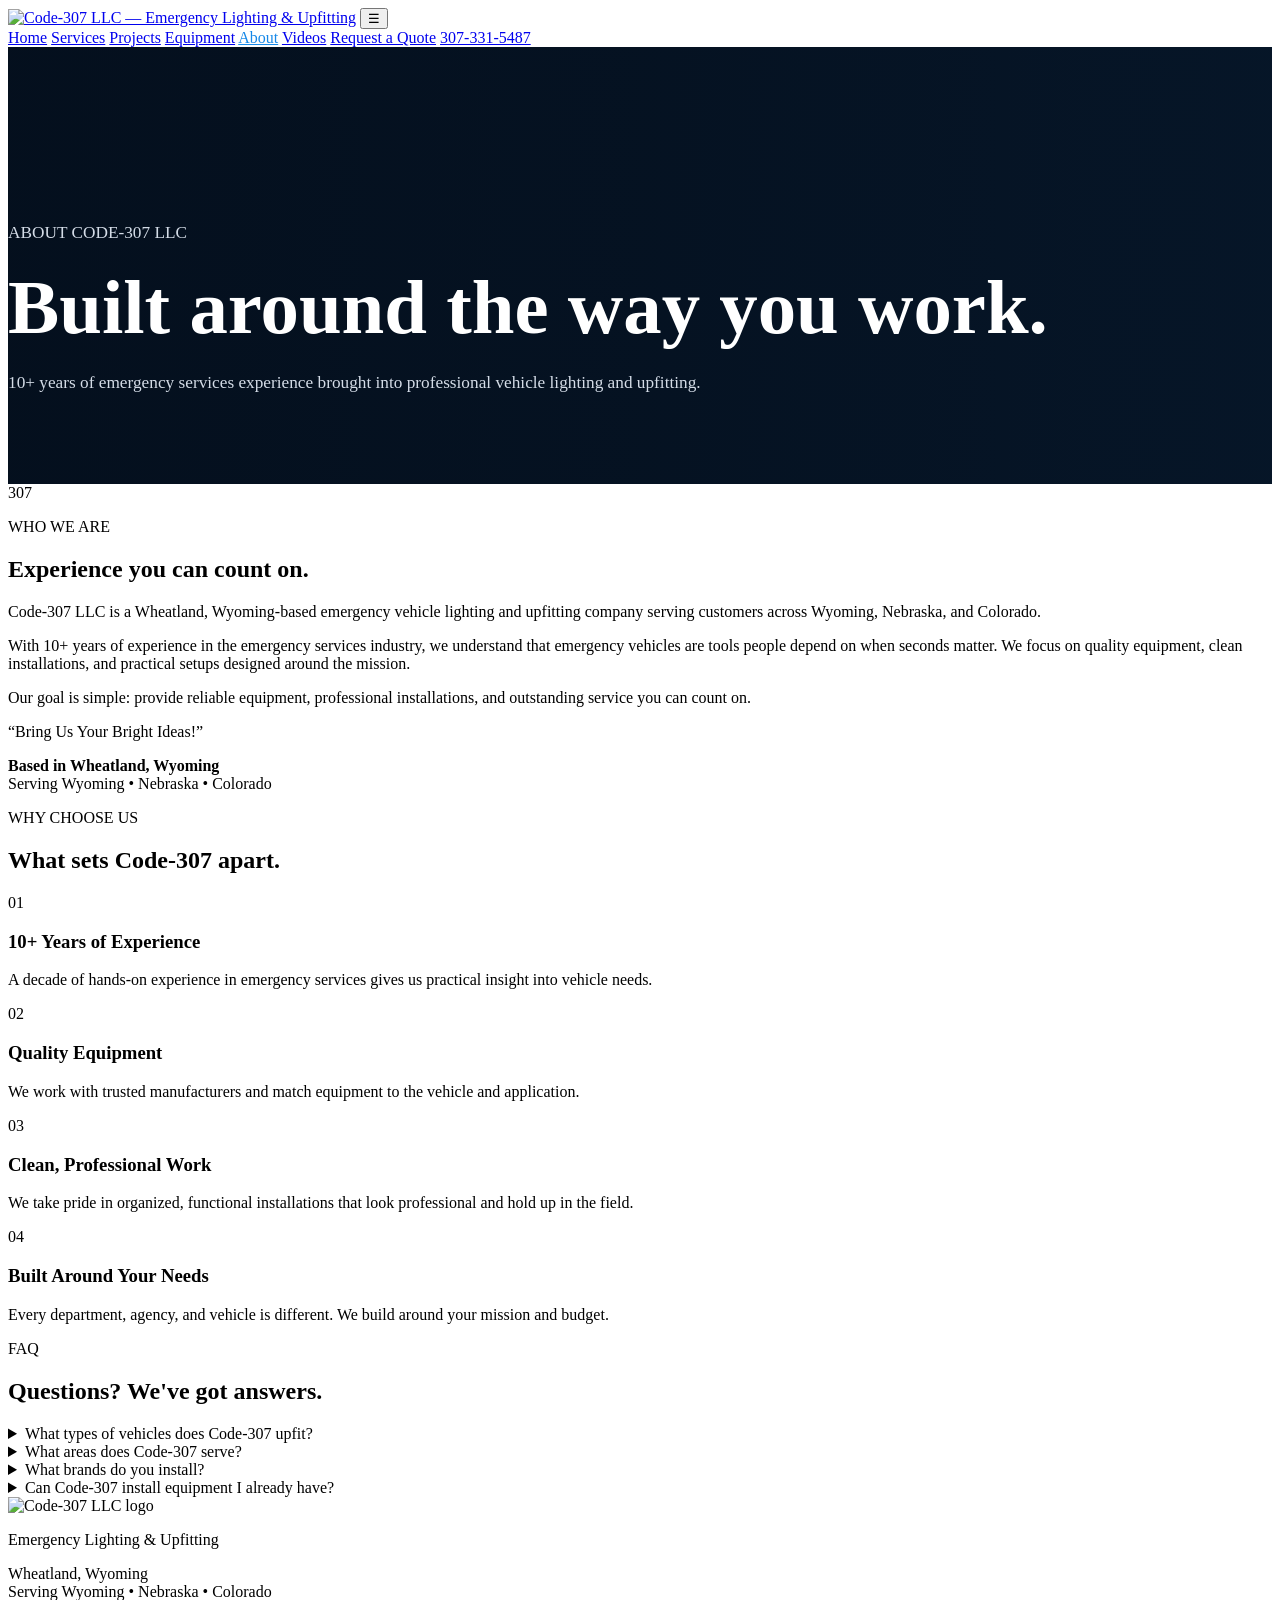
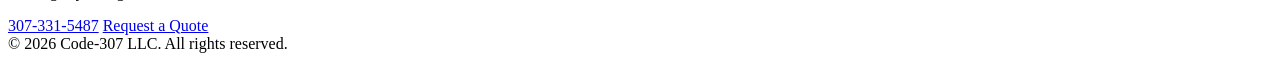
==== about.html @ f94bb743 "Add files via upload" ====
<!DOCTYPE html>
<html lang="en">
<head><meta charset="UTF-8">
<meta name="viewport" content="width=device-width, initial-scale=1.0">
<meta name="description" content="Code-307 LLC — Emergency Lighting & Upfitting. Professional vehicle lighting, work lighting, sirens, reflective graphics, consoles and push bumpers.">
<link rel="icon" type="image/png" href="code307-logo.png">
<link rel="stylesheet" href="styles.css">
<style>
.code307-hero,.hero,.hero-section,header.hero{
  background-image:url('code307-top-hero.jpg') !important;
  background-size:cover !important;
  background-position:center center !important;
  background-repeat:no-repeat !important;
}
</style><title>Code-307 LLC | About</title>
<style>
.nav a.active{color:#1688e8;}
.page-hero{padding:155px 0 70px;background:#07192d;position:relative;overflow:hidden;}
.page-hero:after{content:"";position:absolute;inset:0;background:linear-gradient(90deg,rgba(4,15,29,.96),rgba(4,15,29,.70),rgba(4,15,29,.35));pointer-events:none;}
.page-hero .container{position:relative;z-index:1;}
.page-hero h1{color:#fff;font-size:clamp(2.8rem,6vw,5rem);margin:.1em 0 .2em;}
.page-hero p{color:#d4dce7;max-width:760px;font-size:1.08rem;line-height:1.6;}
.subpage-cta{background:#07192d;color:#fff;padding:55px 0;}
.subpage-cta h2{color:#fff;margin-top:0;}
.subpage-cta p{color:#cbd5e1;}
.link-row{display:flex;gap:14px;flex-wrap:wrap;margin-top:22px;}
@media(max-width:700px){.page-hero{padding:130px 0 55px;}}
</style>
</head>
<body class="page-about">
<header class="site-header">
  <div class="container nav-wrap">
    <a class="brand" href="index.html" aria-label="Code-307 LLC home"><img src="code307-logo.png" alt="Code-307 LLC — Emergency Lighting & Upfitting"></a>
    <button class="menu-toggle" aria-label="Open menu" aria-expanded="false">☰</button>
    <nav class="nav" aria-label="Main navigation">
      <a href="index.html" class="">Home</a>
      <a href="services.html" class="">Services</a>
      <a href="projects.html" class="">Projects</a>
      <a href="equipment.html" class="">Equipment</a>
      <a href="about.html" class="active">About</a>
      <a href="videos.html" class="">Videos</a>
      <a href="quote.html" class="">Request a Quote</a>
      <a class="nav-phone" href="tel:+13073315487">307-331-5487</a></nav>
  </div>
</header>
<main id="top">

<section class="page-hero"><div class="container"><p class="section-kicker">ABOUT CODE-307 LLC</p><h1>Built around the way you work.</h1><p>10+ years of emergency services experience brought into professional vehicle lighting and upfitting.</p></div></section>
<section class="section"><div class="container about-grid"><div class="about-mark">307</div><div>
<p class="section-kicker">WHO WE ARE</p><h2>Experience you can count on.</h2>
<p>Code-307 LLC is a Wheatland, Wyoming-based emergency vehicle lighting and upfitting company serving customers across Wyoming, Nebraska, and Colorado.</p>
<p>With 10+ years of experience in the emergency services industry, we understand that emergency vehicles are tools people depend on when seconds matter. We focus on quality equipment, clean installations, and practical setups designed around the mission.</p>
<p>Our goal is simple: provide reliable equipment, professional installations, and outstanding service you can count on.</p>
<p class="tagline">“Bring Us Your Bright Ideas!”</p>
<p class="service-area"><strong>Based in Wheatland, Wyoming</strong><br>Serving Wyoming • Nebraska • Colorado</p>
</div></div></section>
<section id="why-code307" class="section section-dark"><div class="container"><div class="section-heading light"><p class="section-kicker">WHY CHOOSE US</p><h2>What sets Code-307 apart.</h2></div><div class="why-grid">
<article class="why-card"><div class="why-number">01</div><h3>10+ Years of Experience</h3><p>A decade of hands-on experience in emergency services gives us practical insight into vehicle needs.</p></article>
<article class="why-card"><div class="why-number">02</div><h3>Quality Equipment</h3><p>We work with trusted manufacturers and match equipment to the vehicle and application.</p></article>
<article class="why-card"><div class="why-number">03</div><h3>Clean, Professional Work</h3><p>We take pride in organized, functional installations that look professional and hold up in the field.</p></article>
<article class="why-card"><div class="why-number">04</div><h3>Built Around Your Needs</h3><p>Every department, agency, and vehicle is different. We build around your mission and budget.</p></article>
</div></div></section>
<section class="section faq-section"><div class="container"><div class="section-heading"><p class="section-kicker">FAQ</p><h2>Questions? We've got answers.</h2></div><div class="faq-list">
<details class="faq-item"><summary>What types of vehicles does Code-307 upfit?</summary><div class="faq-answer"><p>We work with fire and rescue vehicles, emergency command vehicles, storm-chasing vehicles, work trucks, semis, and custom applications.</p></div></details>
<details class="faq-item"><summary>What areas does Code-307 serve?</summary><div class="faq-answer"><p>We're based in Wheatland, Wyoming and serve customers throughout Wyoming, Nebraska, and Colorado.</p></div></details>
<details class="faq-item"><summary>What brands do you install?</summary><div class="faq-answer"><p>We work with Havis, STL, Whelen, SoundOff Signal, Nilight, and other equipment manufacturers depending on the customer's needs.</p></div></details>
<details class="faq-item"><summary>Can Code-307 install equipment I already have?</summary><div class="faq-answer"><p>Customer-supplied equipment may be considered depending on the equipment, vehicle, and project. Contact us with the details.</p></div></details>
</div></div></section>

</main>
<footer class="footer">
  <div class="container footer-grid">
    <div>
      <img src="code307-logo.png" alt="Code-307 LLC logo" class="footer-logo">
      <p>Emergency Lighting &amp; Upfitting</p>
      <p class="footer-area">Wheatland, Wyoming<br>Serving Wyoming • Nebraska • Colorado</p>
    </div>
    <div class="footer-contact">
      <a href="tel:+13073315487">307-331-5487</a>
      <a href="quote.html">Request a Quote</a>
    </div>
  </div>
  <div class="container copyright">© <span id="year"></span> Code-307 LLC. All rights reserved.</div>
</footer>
<script>
const toggle=document.querySelector('.menu-toggle'),nav=document.querySelector('.nav');
toggle.addEventListener('click',()=>{const open=nav.classList.toggle('open');toggle.setAttribute('aria-expanded',open);});
document.querySelectorAll('.nav a').forEach(link=>link.addEventListener('click',()=>nav.classList.remove('open')));
document.getElementById('year').textContent=new Date().getFullYear();

</script>
</body></html>
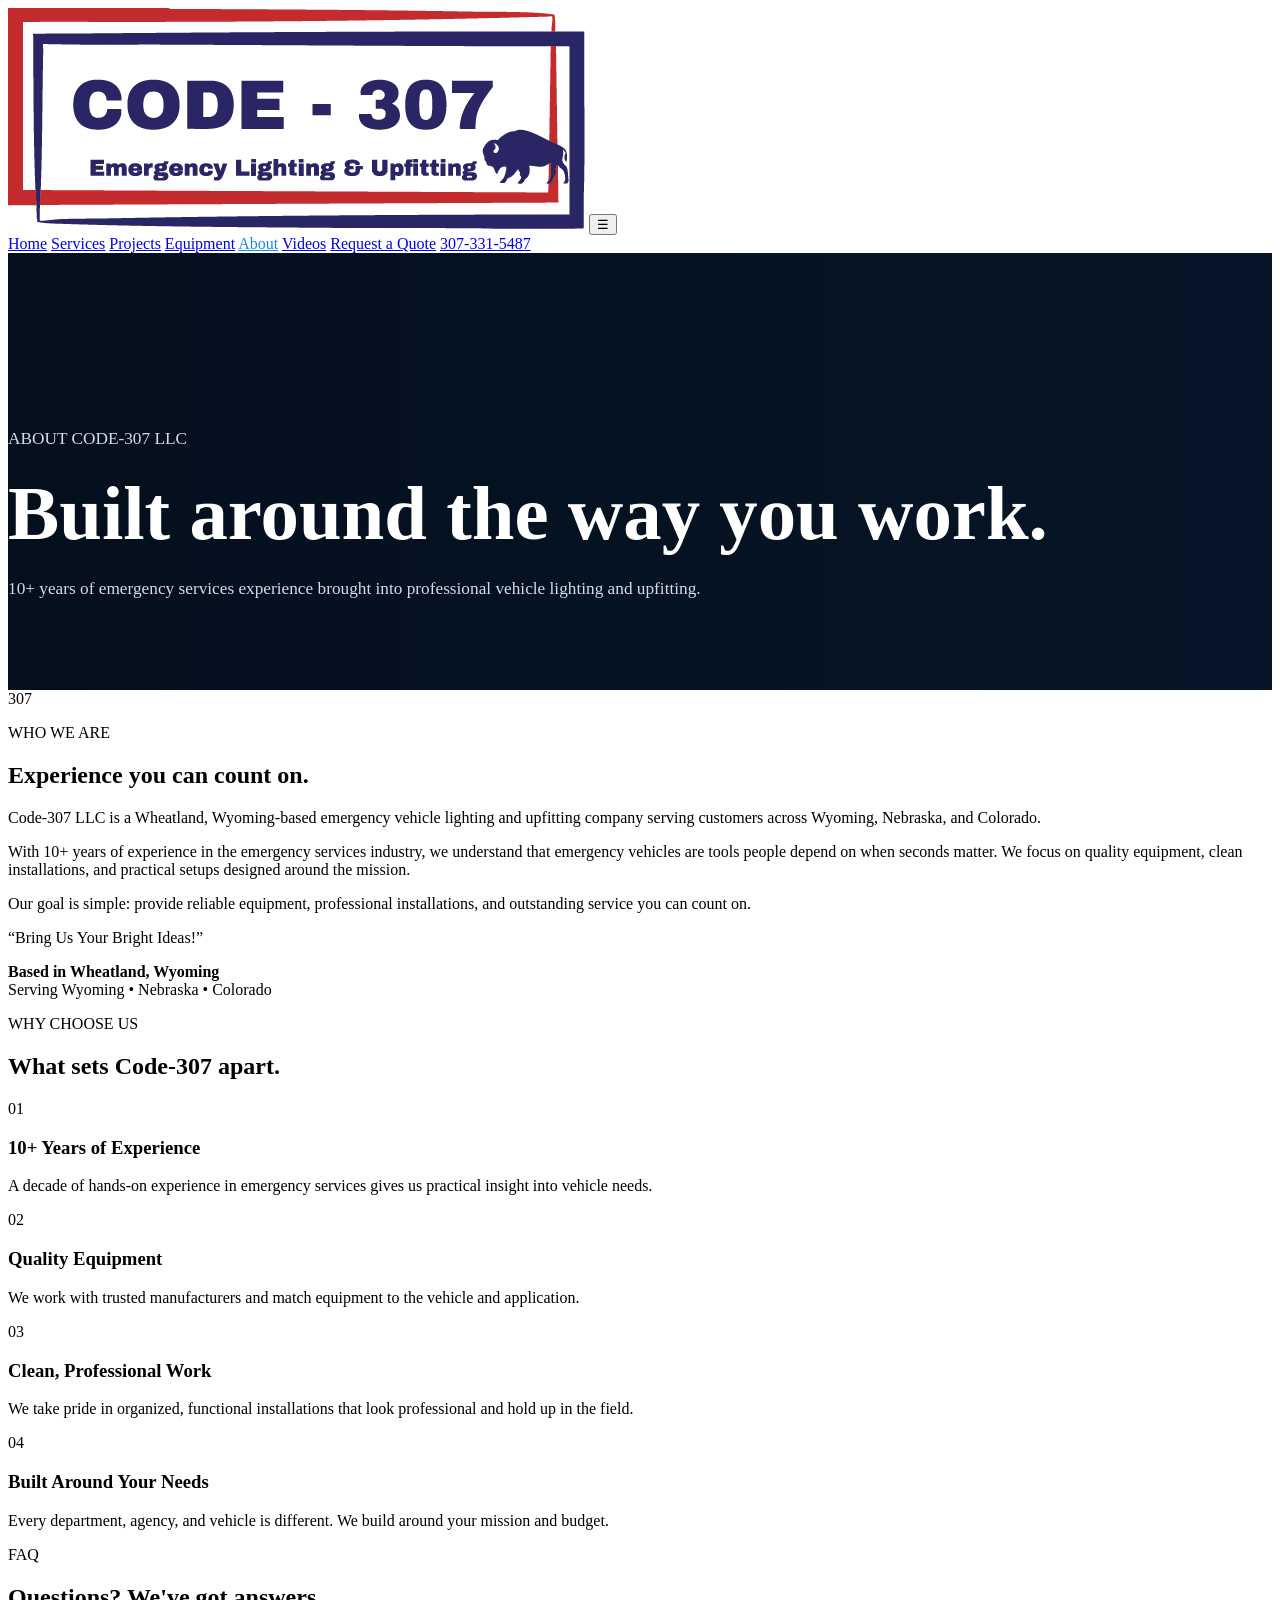
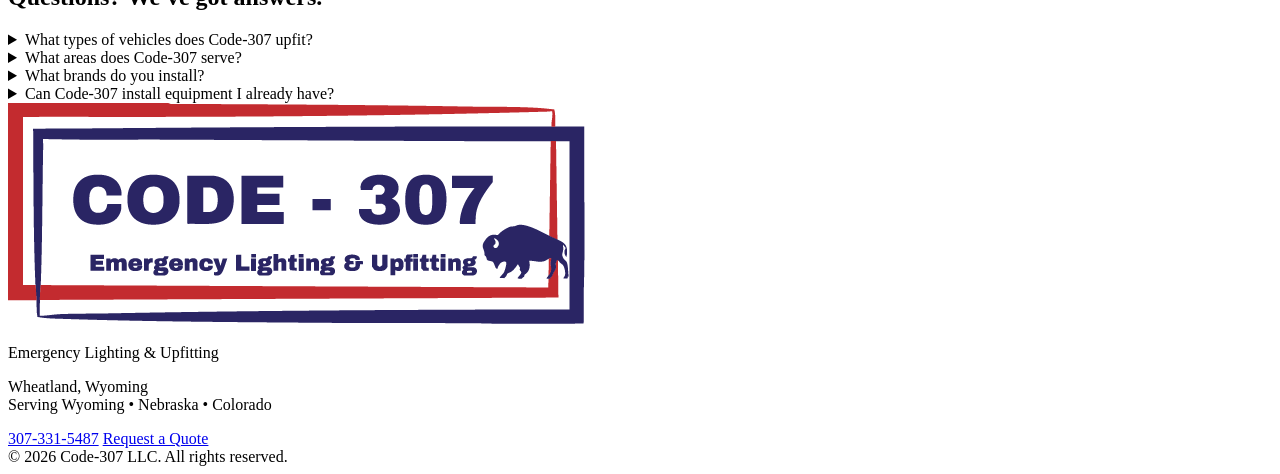
==== commit 626d9c40: "Add files via upload" ====
--- a/about.html
+++ b/about.html
@@ -27,7 +27,7 @@
 @media(max-width:700px){.page-hero{padding:130px 0 55px;}}
 </style>
 </head>
-<body class="page-about">
+<body>
 <header class="site-header">
   <div class="container nav-wrap">
     <a class="brand" href="index.html" aria-label="Code-307 LLC home"><img src="code307-logo.png" alt="Code-307 LLC — Emergency Lighting & Upfitting"></a>
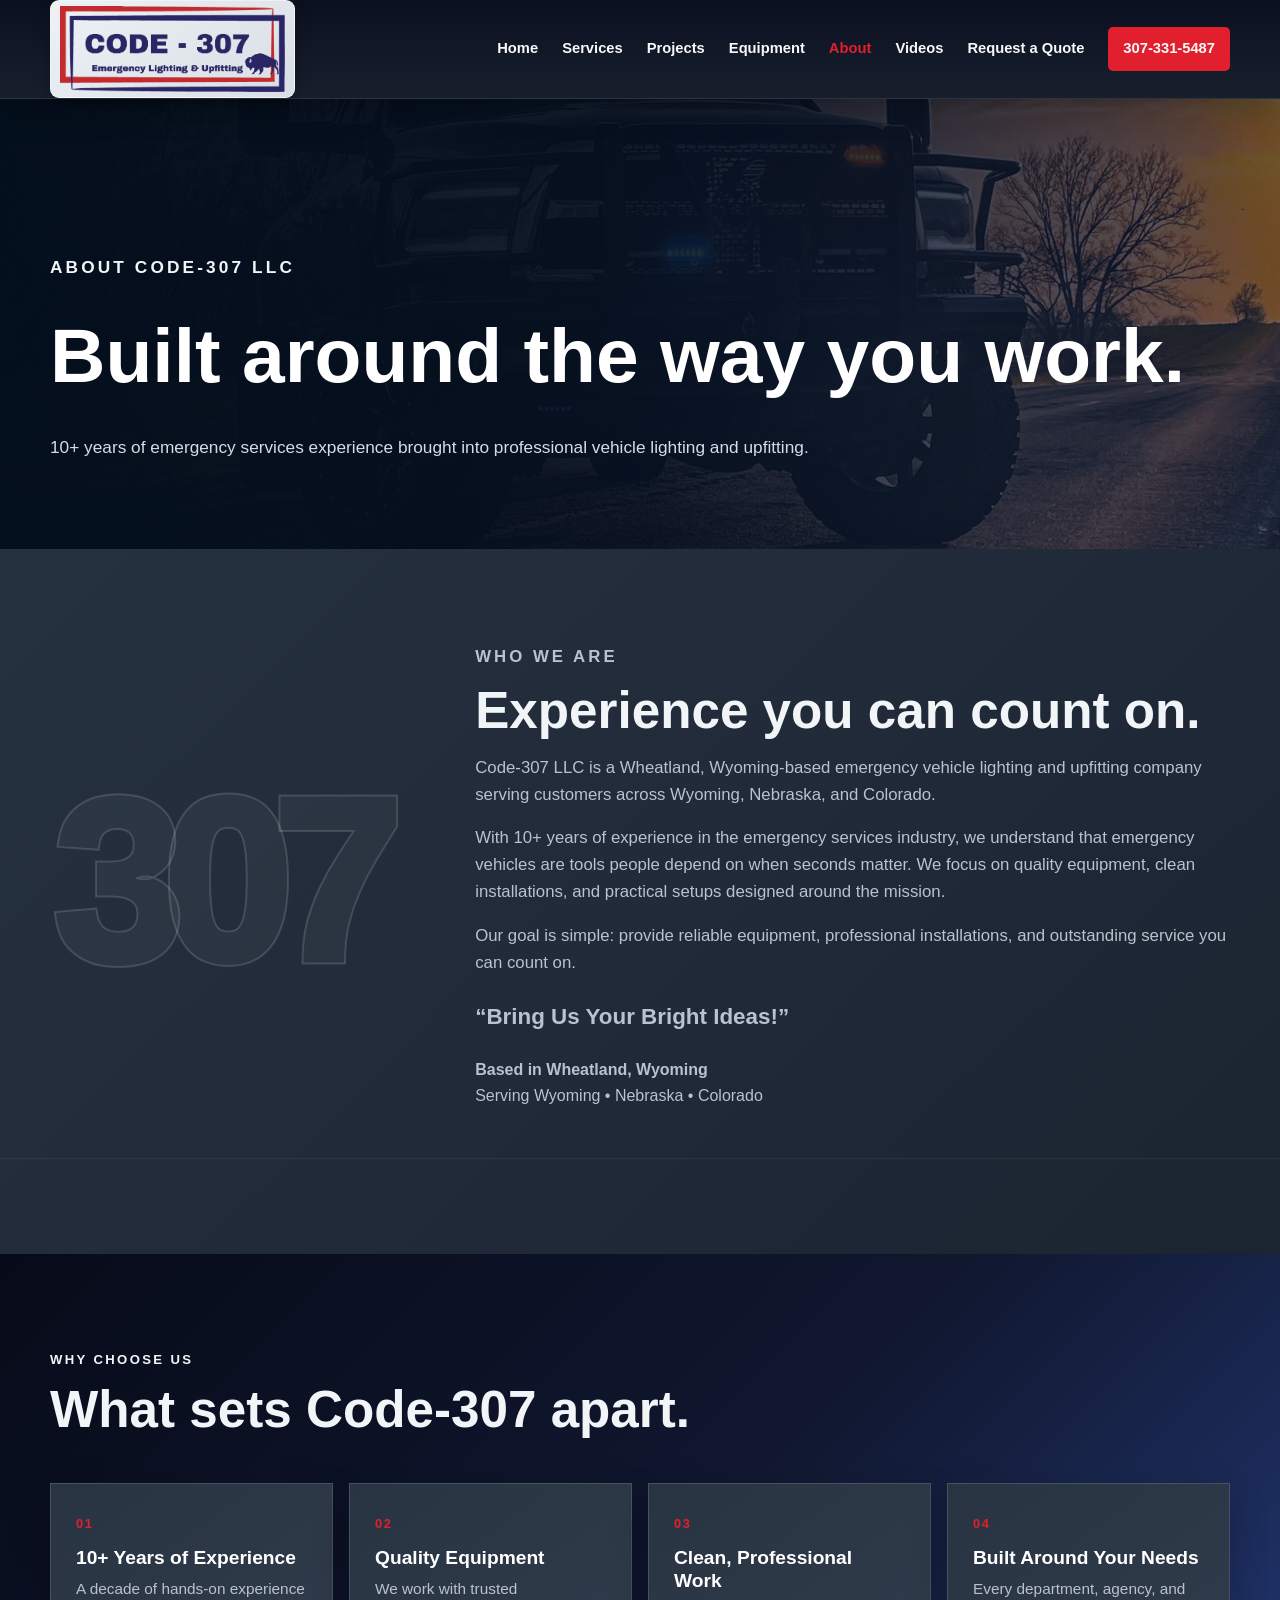
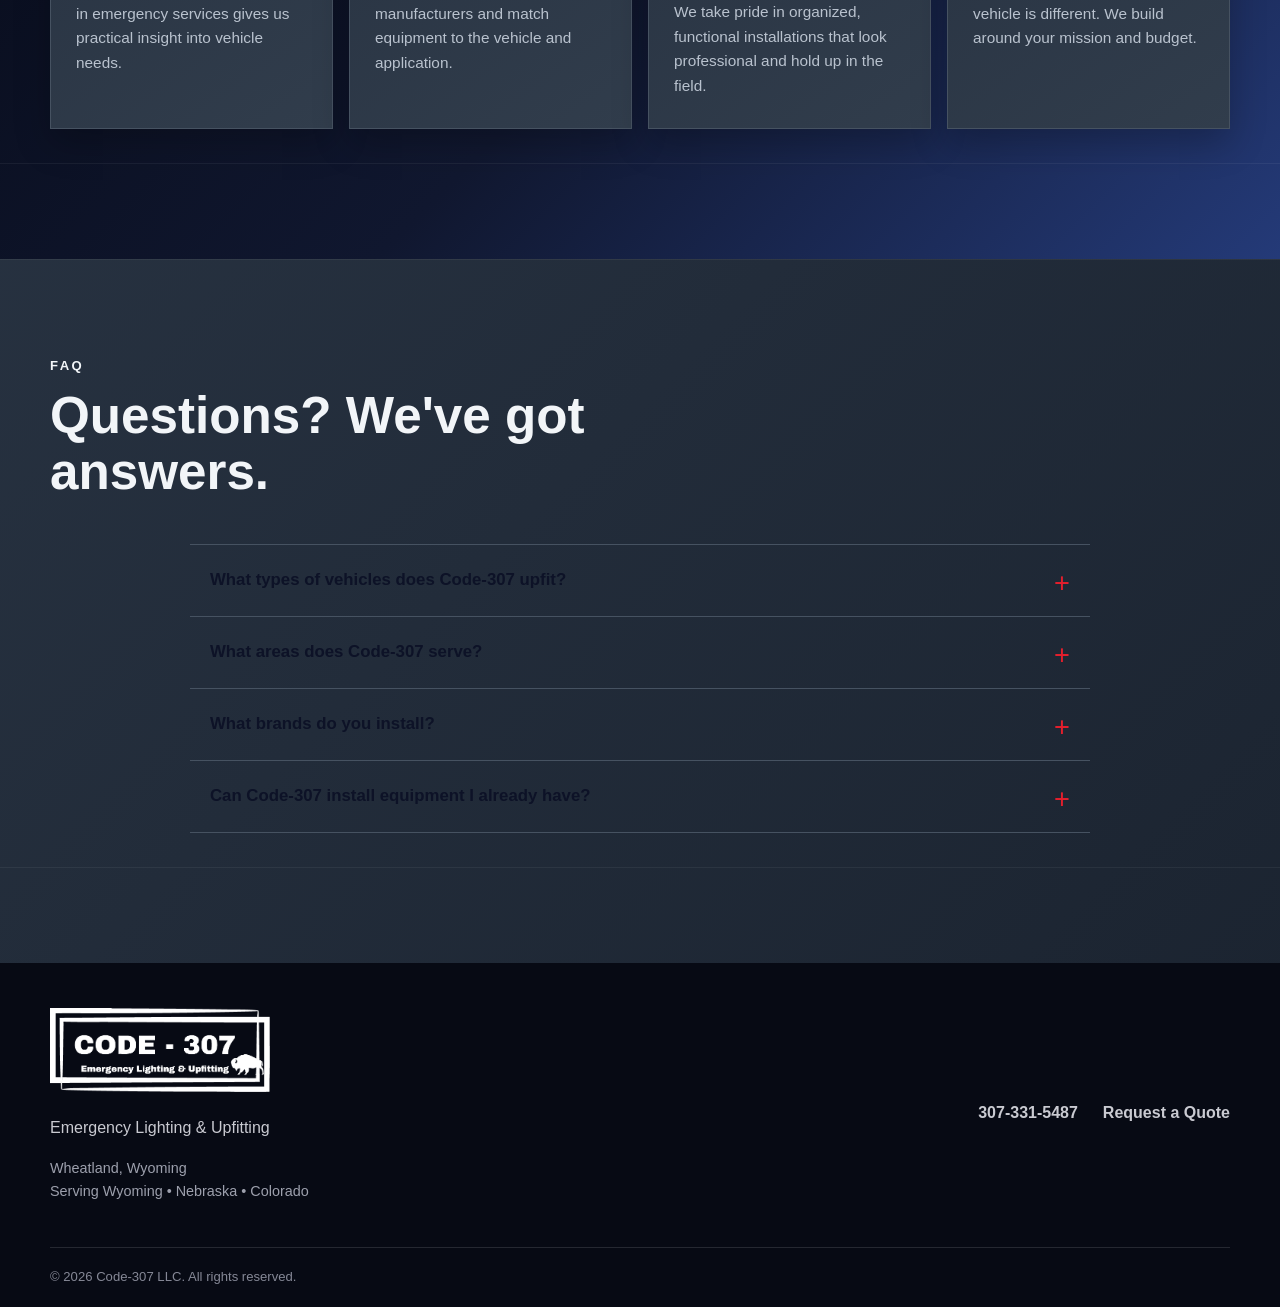
==== commit 5292176a: "Add files via upload" ====
--- a/about.html
+++ b/about.html
@@ -26,6 +26,17 @@
 .link-row{display:flex;gap:14px;flex-wrap:wrap;margin-top:22px;}
 @media(max-width:700px){.page-hero{padding:130px 0 55px;}}
 </style>
+<style>
+/* Shared Code-307 tab hero image */
+.tab-hero-image {
+  background-image:
+    linear-gradient(110deg, rgba(4,10,24,.90), rgba(16,21,47,.70), rgba(45,70,139,.32)),
+    url('code307-top-hero.jpg') !important;
+  background-size: cover !important;
+  background-position: center center !important;
+  background-repeat: no-repeat !important;
+}
+</style>
 </head>
 <body>
 <header class="site-header">
@@ -45,7 +56,7 @@
 </header>
 <main id="top">
 
-<section class="page-hero"><div class="container"><p class="section-kicker">ABOUT CODE-307 LLC</p><h1>Built around the way you work.</h1><p>10+ years of emergency services experience brought into professional vehicle lighting and upfitting.</p></div></section>
+<section class="page-hero tab-hero-image""><div class="container"><p class="section-kicker">ABOUT CODE-307 LLC</p><h1>Built around the way you work.</h1><p>10+ years of emergency services experience brought into professional vehicle lighting and upfitting.</p></div></section>
 <section class="section"><div class="container about-grid"><div class="about-mark">307</div><div>
 <p class="section-kicker">WHO WE ARE</p><h2>Experience you can count on.</h2>
 <p>Code-307 LLC is a Wheatland, Wyoming-based emergency vehicle lighting and upfitting company serving customers across Wyoming, Nebraska, and Colorado.</p>
--- a/styles.css
+++ b/styles.css
@@ -0,0 +1,559 @@
+:root {
+  --navy: #11142f;
+  --blue: #29266d;
+  --red: #c9252d;
+  --white: #ffffff;
+  --light: #f4f5f7;
+  --text: #22242a;
+  --muted: #676b75;
+  --line: #dedfe3;
+  --max: 1180px;
+}
+
+* { box-sizing: border-box; }
+html { scroll-behavior: smooth; }
+body {
+  margin: 0;
+  font-family: Arial, Helvetica, sans-serif;
+  color: var(--text);
+  background: #fff;
+  line-height: 1.6;
+}
+a { color: inherit; text-decoration: none; }
+.container { width: min(calc(100% - 40px), var(--max)); margin: 0 auto; }
+
+.site-header {
+  position: sticky;
+  top: 0;
+  z-index: 50;
+  background: rgba(255,255,255,.97);
+  border-bottom: 1px solid var(--line);
+  backdrop-filter: blur(10px);
+}
+.nav-wrap { min-height: 82px; display:flex; align-items:center; justify-content:space-between; gap:25px; }
+.brand img { width: 225px; height: auto; display:block; }
+.nav { display:flex; align-items:center; gap:24px; font-weight:700; font-size:.92rem; }
+.nav a:hover { color: var(--red); }
+.nav-phone { padding: 10px 15px; background:var(--blue); color:#fff; border-radius:5px; }
+.nav-phone:hover { color:#fff !important; background:var(--red); }
+.menu-toggle { display:none; border:0; background:none; font-size:30px; color:var(--blue); }
+
+.hero {
+  position:relative;
+  min-height: 670px;
+  display:flex;
+  align-items:center;
+  overflow:hidden;
+  background:
+    radial-gradient(circle at 82% 25%, rgba(201,37,45,.36), transparent 28%),
+    linear-gradient(115deg, #080a19 0%, #11142f 52%, #29266d 100%);
+}
+.hero-overlay { position:absolute; inset:0; pointer-events:none; }
+.hero-content { position:relative; z-index:2; color:#fff; padding:90px 0; max-width:760px; }
+.eyebrow, .section-kicker {
+  color:var(--red);
+  font-weight:900;
+  letter-spacing:.18em;
+  font-size:.82rem;
+  margin:0 0 12px;
+}
+.hero h1 { font-size:clamp(3rem,7vw,6rem); line-height:.95; margin:0 0 28px; letter-spacing:-.045em; }
+.hero h1 span { color:#fff; }
+.hero-copy { max-width:650px; font-size:1.2rem; color:#e8e9ee; }
+.hero-buttons { display:flex; flex-wrap:wrap; gap:14px; margin:32px 0 20px; }
+.btn { display:inline-flex; align-items:center; justify-content:center; min-height:50px; padding:0 23px; border-radius:4px; font-weight:900; border:2px solid transparent; cursor:pointer; }
+.btn-primary { background:var(--red); color:#fff; }
+.btn-primary:hover { background:#a91d25; }
+.btn-outline { border-color:#fff; color:#fff; }
+.btn-outline:hover { background:#fff; color:var(--navy); }
+.hero-phone { color:#fff; opacity:.9; }
+.hero-phone:hover { text-decoration:underline; }
+
+.intro { background:var(--light); border-bottom:1px solid var(--line); }
+.intro-grid { display:grid; grid-template-columns:1fr 1fr; gap:70px; padding:65px 0; align-items:center; }
+.intro h2, .section-heading h2, .about-grid h2, .quote-grid h2 { margin:0; font-size:clamp(2rem,4vw,3.3rem); line-height:1.08; color:var(--navy); }
+.intro p:last-child { color:var(--muted); font-size:1.08rem; margin:0; }
+
+.section { padding:95px 0; }
+.section-heading { max-width:760px; margin-bottom:45px; }
+.section-heading > p:last-child { color:var(--muted); font-size:1.05rem; margin-bottom:0; }
+.cards { display:grid; grid-template-columns:repeat(3,1fr); gap:18px; }
+.card { padding:32px; border:1px solid var(--line); border-top:4px solid var(--blue); background:#fff; transition:transform .2s, box-shadow .2s; }
+.card:hover { transform:translateY(-5px); box-shadow:0 12px 35px rgba(0,0,0,.08); }
+.card-icon { color:var(--red); font-weight:900; letter-spacing:.12em; font-size:.85rem; }
+.card h3 { color:var(--navy); font-size:1.35rem; margin:12px 0 8px; }
+.card p { color:var(--muted); margin:0; }
+
+.section-dark { background:var(--navy); color:#fff; }
+.section-heading.light h2 { color:#fff; }
+.section-heading.light > p:last-child { color:#c9cad1; }
+.application-grid { display:grid; grid-template-columns:repeat(3,1fr); gap:14px; }
+.application { padding:27px; border:1px solid rgba(255,255,255,.16); background:rgba(255,255,255,.04); font-size:1.15rem; font-weight:800; }
+.application::before { content:""; display:inline-block; width:9px; height:9px; margin-right:12px; background:var(--red); border-radius:50%; }
+
+.about-grid { display:grid; grid-template-columns: .8fr 1.7fr; gap:70px; align-items:center; }
+.about-grid p { color:var(--muted); font-size:1.05rem; }
+.about-mark { font-size:clamp(7rem,18vw,15rem); line-height:.8; font-weight:1000; color:var(--light); -webkit-text-stroke:2px var(--blue); letter-spacing:-.08em; }
+.tagline { color:var(--red) !important; font-size:1.4rem !important; font-weight:900; }
+
+.quote-section { background:linear-gradient(135deg,#f3f4f6,#fff); padding:95px 0; border-top:1px solid var(--line); }
+.quote-grid { display:grid; grid-template-columns:1fr 1fr; gap:70px; align-items:start; }
+.quote-grid > div:first-child p:not(.section-kicker) { color:var(--muted); max-width:500px; }
+.big-phone { display:inline-block; font-size:2rem; font-weight:900; color:var(--blue); margin-top:15px; }
+.big-phone:hover { color:var(--red); }
+.quote-form { background:#fff; padding:32px; border:1px solid var(--line); box-shadow:0 15px 45px rgba(0,0,0,.07); }
+.quote-form label { display:block; font-weight:800; color:var(--navy); margin-bottom:16px; }
+.quote-form input, .quote-form textarea {
+  display:block; width:100%; margin-top:7px; padding:13px 14px;
+  border:1px solid #cfd1d7; border-radius:3px; font:inherit; color:var(--text);
+}
+.quote-form input:focus, .quote-form textarea:focus { outline:2px solid rgba(201,37,45,.2); border-color:var(--red); }
+.btn-full { width:100%; }
+.form-note { font-size:.78rem; color:var(--muted); margin:12px 0 0; }
+
+.footer { background:#090b1c; color:#c9cad1; padding:45px 0 20px; }
+.footer-grid { display:flex; justify-content:space-between; gap:30px; align-items:center; }
+.footer-logo { width:220px; filter:brightness(0) invert(1); }
+.footer-contact { display:flex; gap:25px; font-weight:800; }
+.footer-contact a:hover { color:#fff; }
+.copyright { border-top:1px solid rgba(255,255,255,.12); margin-top:30px; padding-top:18px; font-size:.82rem; color:#858896; }
+
+@media (max-width: 900px) {
+  .nav { display:none; position:absolute; top:82px; left:0; right:0; background:#fff; padding:20px; flex-direction:column; align-items:stretch; border-bottom:1px solid var(--line); }
+  .nav.open { display:flex; }
+  .menu-toggle { display:block; }
+  .nav-phone { text-align:center; }
+  .cards { grid-template-columns:repeat(2,1fr); }
+  .application-grid { grid-template-columns:repeat(2,1fr); }
+  .intro-grid, .quote-grid { grid-template-columns:1fr; gap:35px; }
+  .about-grid { grid-template-columns:1fr; gap:25px; }
+  .about-mark { font-size:7rem; }
+}
+@media (max-width: 600px) {
+  .container { width:min(calc(100% - 28px), var(--max)); }
+  .brand img { width:190px; }
+  .hero { min-height:600px; }
+  .hero-content { padding:70px 0; }
+  .hero-copy { font-size:1rem; }
+  .section { padding:70px 0; }
+  .cards, .application-grid { grid-template-columns:1fr; }
+  .footer-grid { flex-direction:column; align-items:flex-start; }
+  .footer-contact { flex-direction:column; gap:8px; }
+}
+
+.service-area { color: var(--blue) !important; font-size: 1rem !important; margin-top: 22px; }
+.footer-area { color:#9da0ad; font-size:.9rem; margin-top:8px; }
+
+.why-section { background: var(--light); border-top: 1px solid var(--line); border-bottom: 1px solid var(--line); }
+.why-grid { display:grid; grid-template-columns:repeat(4,1fr); gap:16px; }
+.why-card { background:#fff; border:1px solid var(--line); padding:30px 25px; border-bottom:4px solid var(--red); }
+.why-number { color:var(--red); font-weight:900; letter-spacing:.12em; font-size:.8rem; }
+.why-card h3 { color:var(--navy); margin:12px 0 8px; font-size:1.2rem; line-height:1.2; }
+.why-card p { color:var(--muted); margin:0; font-size:.96rem; }
+@media (max-width: 900px) { .why-grid { grid-template-columns:repeat(2,1fr); } }
+@media (max-width: 600px) { .why-grid { grid-template-columns:1fr; } }
+
+.equipment-grid { display:grid; grid-template-columns:repeat(4,1fr); gap:16px; }
+.equipment-item { padding:28px 24px; border:1px solid var(--line); background:#fff; min-height:205px; transition:transform .2s, box-shadow .2s; }
+.equipment-item:hover { transform:translateY(-4px); box-shadow:0 10px 28px rgba(0,0,0,.07); }
+.equipment-icon { display:inline-flex; width:38px; height:38px; align-items:center; justify-content:center; background:var(--navy); color:#fff; border-radius:50%; font-weight:900; margin-bottom:10px; }
+.equipment-item h3 { color:var(--navy); margin:5px 0 7px; font-size:1.12rem; }
+.equipment-item p { color:var(--muted); margin:0; font-size:.94rem; }
+@media (max-width: 900px) { .equipment-grid { grid-template-columns:repeat(2,1fr); } }
+@media (max-width: 600px) { .equipment-grid { grid-template-columns:1fr; } }
+
+.form-title { color:var(--navy); font-size:1.55rem; font-weight:900; margin:0 0 22px; }
+.form-row { display:grid; grid-template-columns:1fr 1fr; gap:16px; }
+.quote-form select { display:block; width:100%; margin-top:7px; padding:13px 14px; border:1px solid #cfd1d7; border-radius:3px; background:#fff; font:inherit; color:var(--text); }
+.quote-form fieldset { border:1px solid var(--line); padding:18px; margin:0 0 16px; }
+.quote-form legend { padding:0 8px; font-weight:800; color:var(--navy); }
+.check-grid { display:grid; grid-template-columns:1fr 1fr; gap:10px 14px; }
+.quote-form .check { display:flex; align-items:flex-start; gap:8px; margin:0; font-weight:600; font-size:.9rem; color:var(--muted); }
+.quote-form .check input { width:auto; margin:3px 0 0; accent-color:var(--red); }
+.quote-prompt { color:var(--muted); font-size:1rem !important; margin-top:22px !important; }
+@media (max-width: 600px) { .form-row, .check-grid { grid-template-columns:1fr; gap:0; } }
+
+.hero::after {
+  content:"";
+  position:absolute;
+  right:-12vw;
+  top:10%;
+  width:55vw;
+  height:55vw;
+  max-width:760px;
+  max-height:760px;
+  border:1px solid rgba(255,255,255,.08);
+  border-radius:50%;
+  box-shadow:0 0 0 45px rgba(255,255,255,.025), 0 0 0 90px rgba(201,37,45,.025);
+  transform:rotate(-18deg);
+}
+.hero-badges { display:flex; flex-wrap:wrap; gap:9px; margin:20px 0 0; }
+.hero-badges span { border:1px solid rgba(255,255,255,.24); background:rgba(255,255,255,.06); padding:8px 11px; border-radius:999px; font-size:.78rem; font-weight:800; color:#f0f1f5; }
+.builds-section { background:#fff; }
+.build-grid { display:grid; grid-template-columns:repeat(3,1fr); gap:18px; }
+.build-placeholder { min-height:270px; padding:30px; display:flex; flex-direction:column; justify-content:flex-end; border:1px solid var(--line); background:
+  linear-gradient(135deg, rgba(17,20,47,.96), rgba(41,38,109,.86)),
+  repeating-linear-gradient(135deg, transparent 0 18px, rgba(255,255,255,.04) 18px 20px);
+  color:#fff; position:relative; overflow:hidden; }
+.build-placeholder::before { content:"CODE-307"; position:absolute; top:25px; right:-15px; font-size:4rem; font-weight:1000; letter-spacing:-.08em; color:rgba(255,255,255,.05); transform:rotate(-8deg); }
+.build-placeholder-icon { font-size:2.2rem; margin-bottom:auto; }
+.build-placeholder strong { font-size:1.35rem; }
+.build-placeholder small { color:#c9cad1; margin-top:4px; }
+@media (max-width: 900px) { .build-grid { grid-template-columns:1fr; } }
+
+.brands-section { background:var(--light); border-top:1px solid var(--line); }
+.brand-grid { display:grid; grid-template-columns:repeat(3,1fr); gap:16px; }
+.brand-card { min-height:145px; padding:28px; background:#fff; border:1px solid var(--line); border-top:4px solid var(--blue); display:flex; flex-direction:column; justify-content:center; }
+.brand-card strong { color:var(--navy); font-size:1.45rem; letter-spacing:-.02em; }
+.brand-card span { color:var(--muted); margin-top:4px; font-size:.92rem; }
+.brands-note { margin-top:22px; padding:20px 22px; background:var(--navy); color:#fff; display:flex; gap:8px; flex-wrap:wrap; }
+.brands-note strong { color:#fff; }
+.brands-note span { color:#c9cad1; }
+@media (max-width: 900px) { .brand-grid { grid-template-columns:repeat(2,1fr); } }
+@media (max-width: 600px) { .brand-grid { grid-template-columns:1fr; } }
+
+.build-card { background:#fff; border:1px solid var(--line); overflow:hidden; }
+.build-card img { width:100%; height:270px; object-fit:cover; display:block; }
+.build-card-info { padding:24px; }
+.build-card-info .section-kicker { margin-bottom:6px; }
+.build-card-info h3 { color:var(--navy); margin:0 0 7px; font-size:1.35rem; }
+.build-card-info p:last-child { color:var(--muted); margin:0; }
+.video-section { background:var(--light); border-top:1px solid var(--line); }
+.video-card { max-width:900px; margin:0 auto; background:#080a19; border:1px solid #252842; box-shadow:0 18px 50px rgba(0,0,0,.14); }
+.video-card video { width:100%; display:block; max-height:620px; background:#080a19; }
+.video-caption { padding:18px 22px; display:flex; justify-content:space-between; gap:20px; flex-wrap:wrap; color:#fff; }
+.video-caption strong { font-size:1.05rem; }
+.video-caption span { color:#c9cad1; font-size:.9rem; }
+@media (max-width:600px) { .build-card img { height:220px; } .video-caption { flex-direction:column; gap:4px; } }
+
+.faq-section { background:#fff; border-top:1px solid var(--line); }
+.faq-list { max-width:900px; margin:0 auto; border-top:1px solid var(--line); }
+.faq-item { border-bottom:1px solid var(--line); }
+.faq-item summary { list-style:none; cursor:pointer; padding:22px 50px 22px 20px; position:relative; color:var(--navy); font-weight:900; font-size:1.05rem; }
+.faq-item summary::-webkit-details-marker { display:none; }
+.faq-item summary::after { content:"+"; position:absolute; right:20px; top:16px; color:var(--red); font-size:1.7rem; font-weight:400; }
+.faq-item[open] summary::after { content:"−"; }
+.faq-item[open] summary { background:var(--light); }
+.faq-answer { padding:0 50px 20px 20px; color:var(--muted); background:var(--light); }
+.faq-answer p { margin:0; }
+.faq-cta { max-width:900px; margin:30px auto 0; padding:24px; background:var(--navy); color:#fff; display:flex; justify-content:space-between; align-items:center; gap:20px; flex-wrap:wrap; }
+.faq-cta strong, .faq-cta span { display:block; }
+.faq-cta strong { font-size:1.25rem; }
+.faq-cta span { color:#c9cad1; margin-top:3px; }
+.faq-cta-buttons { display:flex; gap:10px; flex-wrap:wrap; }
+.btn-outline-dark { border-color:#fff; color:#fff; }
+.btn-outline-dark:hover { background:#fff; color:var(--navy); }
+@media (max-width:600px) {
+  .faq-item summary { padding-left:14px; padding-right:45px; }
+  .faq-answer { padding-left:14px; padding-right:25px; }
+  .faq-cta { align-items:flex-start; }
+}
+
+.project-gallery { margin-top: 34px; }
+.gallery-heading { margin-bottom: 18px; }
+.gallery-heading h3 { margin: 0 0 6px; color: var(--navy); font-size: 1.55rem; }
+.gallery-heading p:last-child { margin: 0; color: var(--muted); }
+.gallery-grid { display:grid; grid-template-columns:repeat(4,1fr); gap:14px; }
+.gallery-grid a { display:block; overflow:hidden; border-radius:8px; background:#111; aspect-ratio:4/3; }
+.gallery-grid img { width:100%; height:100%; object-fit:cover; display:block; transition:transform .25s ease; }
+.gallery-grid a:hover img { transform:scale(1.04); }
+.gallery-grid a:first-child { grid-column:span 2; grid-row:span 2; }
+@media (max-width:800px) { .gallery-grid { grid-template-columns:repeat(2,1fr); } .gallery-grid a:first-child { grid-column:span 2; grid-row:span 1; } }
+@media (max-width:500px) { .gallery-grid { grid-template-columns:1fr; } .gallery-grid a:first-child { grid-column:span 1; } }
+
+
+/* =========================================================
+   CODE-307 DARK INDUSTRIAL THEME — V3
+   Stronger visual contrast across every page
+   ========================================================= */
+
+:root{
+  --navy:#0d1227;
+  --blue:#36529a;
+  --red:#e21f2d;
+  --white:#ffffff;
+  --page:#1b2330;
+  --page-2:#222c3a;
+  --card:#293443;
+  --card-2:#313d4c;
+  --text:#f2f5f8;
+  --muted:#b9c2ce;
+  --line:#465261;
+  --dark-line:rgba(255,255,255,.11);
+}
+
+html,
+body{
+  background:#1b2330 !important;
+  color:var(--text) !important;
+}
+
+body{
+  background:
+    radial-gradient(circle at 8% 8%, rgba(54,82,154,.18), transparent 28%),
+    radial-gradient(circle at 92% 18%, rgba(226,31,45,.10), transparent 24%),
+    linear-gradient(135deg,#19212d 0%,#222c39 48%,#1b2330 100%) !important;
+}
+
+body::before{
+  opacity:.15 !important;
+  background-image:
+    linear-gradient(rgba(255,255,255,.035) 1px, transparent 1px),
+    linear-gradient(90deg, rgba(255,255,255,.035) 1px, transparent 1px) !important;
+  background-size:28px 28px !important;
+}
+
+/* Header */
+.site-header{
+  background:rgba(10,14,29,.96) !important;
+  border-bottom:1px solid rgba(255,255,255,.12) !important;
+  box-shadow:0 10px 28px rgba(0,0,0,.25) !important;
+}
+.nav{color:#fff !important;}
+.nav a{color:#f1f4f7 !important;}
+.nav a:hover,
+.nav a.active{color:var(--red) !important;}
+.nav-phone{background:var(--red) !important;color:#fff !important;}
+.nav-phone:hover{background:#bd1824 !important;}
+.menu-toggle{color:#fff !important;}
+
+/* Force all ordinary sections off white */
+.intro,
+.section,
+.quote-section,
+.builds-section,
+.brands-section,
+.faq-section,
+.why-section,
+.service-list,
+.project-list{
+  background:transparent !important;
+  color:var(--text) !important;
+}
+
+.intro,
+.section,
+.quote-section{
+  border-color:rgba(255,255,255,.08) !important;
+}
+
+/* Main typography on dark surfaces */
+.intro h2,
+.section-heading h2,
+.about-grid h2,
+.quote-grid h2,
+.section-heading.light h2,
+.section-heading > p:last-child,
+.intro p:last-child,
+.about-grid p,
+.quote-grid p,
+.section-kicker,
+.section-heading .section-kicker{
+  color:var(--text) !important;
+}
+
+.section-heading > p:last-child,
+.intro p:last-child,
+.about-grid p,
+.quote-grid p{
+  color:var(--muted) !important;
+}
+
+/* White content cards become dark steel */
+.card,
+.service-card,
+.equipment-item,
+.brand-card,
+.why-card,
+.quote-form,
+.build-card,
+.project-feature,
+.video-card{
+  background:linear-gradient(145deg,var(--card),var(--card-2)) !important;
+  color:var(--text) !important;
+  border:1px solid var(--line) !important;
+  box-shadow:0 14px 34px rgba(0,0,0,.24) !important;
+}
+
+.card h3,
+.service-card h2,
+.equipment-item h3,
+.brand-card strong,
+.why-card h3,
+.project-copy h2,
+.project-gallery-heading h3,
+.form-title,
+.equipment-item strong{
+  color:#fff !important;
+}
+
+.card p,
+.service-card p,
+.equipment-item p,
+.why-card p,
+.project-copy p,
+.project-gallery-heading p,
+.brands-note span{
+  color:var(--muted) !important;
+}
+
+.card:hover,
+.equipment-item:hover{
+  box-shadow:0 18px 40px rgba(0,0,0,.34) !important;
+}
+
+/* Tag pills */
+.project-tag{
+  background:#202a37 !important;
+  border-color:#536071 !important;
+  color:#fff !important;
+}
+
+/* Mission / application tiles */
+.application{
+  background:rgba(255,255,255,.055) !important;
+  border:1px solid rgba(255,255,255,.12) !important;
+  color:#fff !important;
+}
+
+/* Quote form */
+.quote-form{
+  background:linear-gradient(145deg,#26313f,#303b49) !important;
+}
+.quote-form label,
+.quote-form legend{
+  color:#fff !important;
+}
+.quote-form input,
+.quote-form textarea,
+.quote-form select{
+  background:#f7f9fb !important;
+  color:#18202c !important;
+  border-color:#7b8796 !important;
+}
+.quote-form fieldset{
+  background:rgba(255,255,255,.035) !important;
+  border-color:#536071 !important;
+}
+.quote-form .check{
+  color:#c8d0da !important;
+}
+
+/* Inline section backgrounds used on existing pages */
+[style*="background:#fff"],
+[style*="background: #fff"],
+[style*="background:white"],
+[style*="background: white"]{
+  background:transparent !important;
+}
+
+/* Specific light-background sections from the current site */
+.intro,
+.quote-section,
+.builds-section,
+.brands-section,
+.faq-section,
+.why-section{
+  background:
+    linear-gradient(135deg,rgba(37,48,63,.92),rgba(28,37,50,.94)) !important;
+}
+
+/* Project media */
+.project-media{
+  background:linear-gradient(135deg,#090d1b,#131b2d) !important;
+}
+
+/* Project/Service bottom CTAs */
+.subpage-cta,
+.projects-bottom,
+.service-bottom{
+  background:linear-gradient(135deg,#080d20,#111933 55%,#263c79) !important;
+}
+
+/* Brand strip */
+.brands-note{
+  background:linear-gradient(135deg,#0d1227,#172341) !important;
+}
+
+/* About mark */
+.about-mark{
+  color:rgba(255,255,255,.04) !important;
+  -webkit-text-stroke:2px rgba(255,255,255,.14) !important;
+}
+
+/* Footer */
+.footer{
+  background:#070a14 !important;
+}
+
+/* Mobile menu */
+@media (max-width:900px){
+  .nav{
+    background:#0d1227 !important;
+    border-bottom:1px solid rgba(255,255,255,.12) !important;
+  }
+  .nav a{color:#fff !important;}
+}
+
+/* Extra contrast for section spacing */
+.section{
+  position:relative;
+}
+.section::after{
+  content:"";
+  display:block;
+  height:1px;
+  background:rgba(255,255,255,.055);
+  margin-top:34px;
+}
+
+
+/* CODE-307 V4 VISUAL REFINEMENT */
+.site-header{
+  background:linear-gradient(180deg,#0b1020 0%,#171f2d 100%) !important;
+  border-bottom:1px solid rgba(255,255,255,.14) !important;
+}
+.brand{
+  display:inline-flex !important;
+  align-items:center;
+  padding:5px 9px;
+  border-radius:9px;
+  background:linear-gradient(145deg,#eef2f5,#d8dee5);
+  border:1px solid rgba(255,255,255,.55);
+  box-shadow:0 5px 16px rgba(0,0,0,.24);
+}
+.brand img{display:block;width:225px;height:auto;}
+.nav,.nav a{color:#f7f9fb !important;}
+.nav a:hover,.nav a.active{color:var(--red) !important;}
+
+.intro,
+.section,
+.quote-section,
+.builds-section,
+.brands-section,
+.faq-section,
+.why-section{
+  background:linear-gradient(135deg,rgba(31,41,55,.98),rgba(23,31,44,.98)) !important;
+}
+
+.intro:nth-of-type(even),
+.section:nth-of-type(even),
+.quote-section:nth-of-type(even),
+.builds-section:nth-of-type(even),
+.brands-section:nth-of-type(even),
+.faq-section:nth-of-type(even),
+.why-section:nth-of-type(even){
+  background:linear-gradient(135deg,rgba(38,49,64,.98),rgba(27,36,49,.98)) !important;
+}
+
+.section-dark,
+.subpage-cta,
+.projects-bottom,
+.service-bottom{
+  background:linear-gradient(135deg,#070b19 0%,#10172f 52%,#243a78 100%) !important;
+}
+
+@media(max-width:900px){
+  .brand{padding:4px 7px;}
+  .brand img{width:190px;}
+}
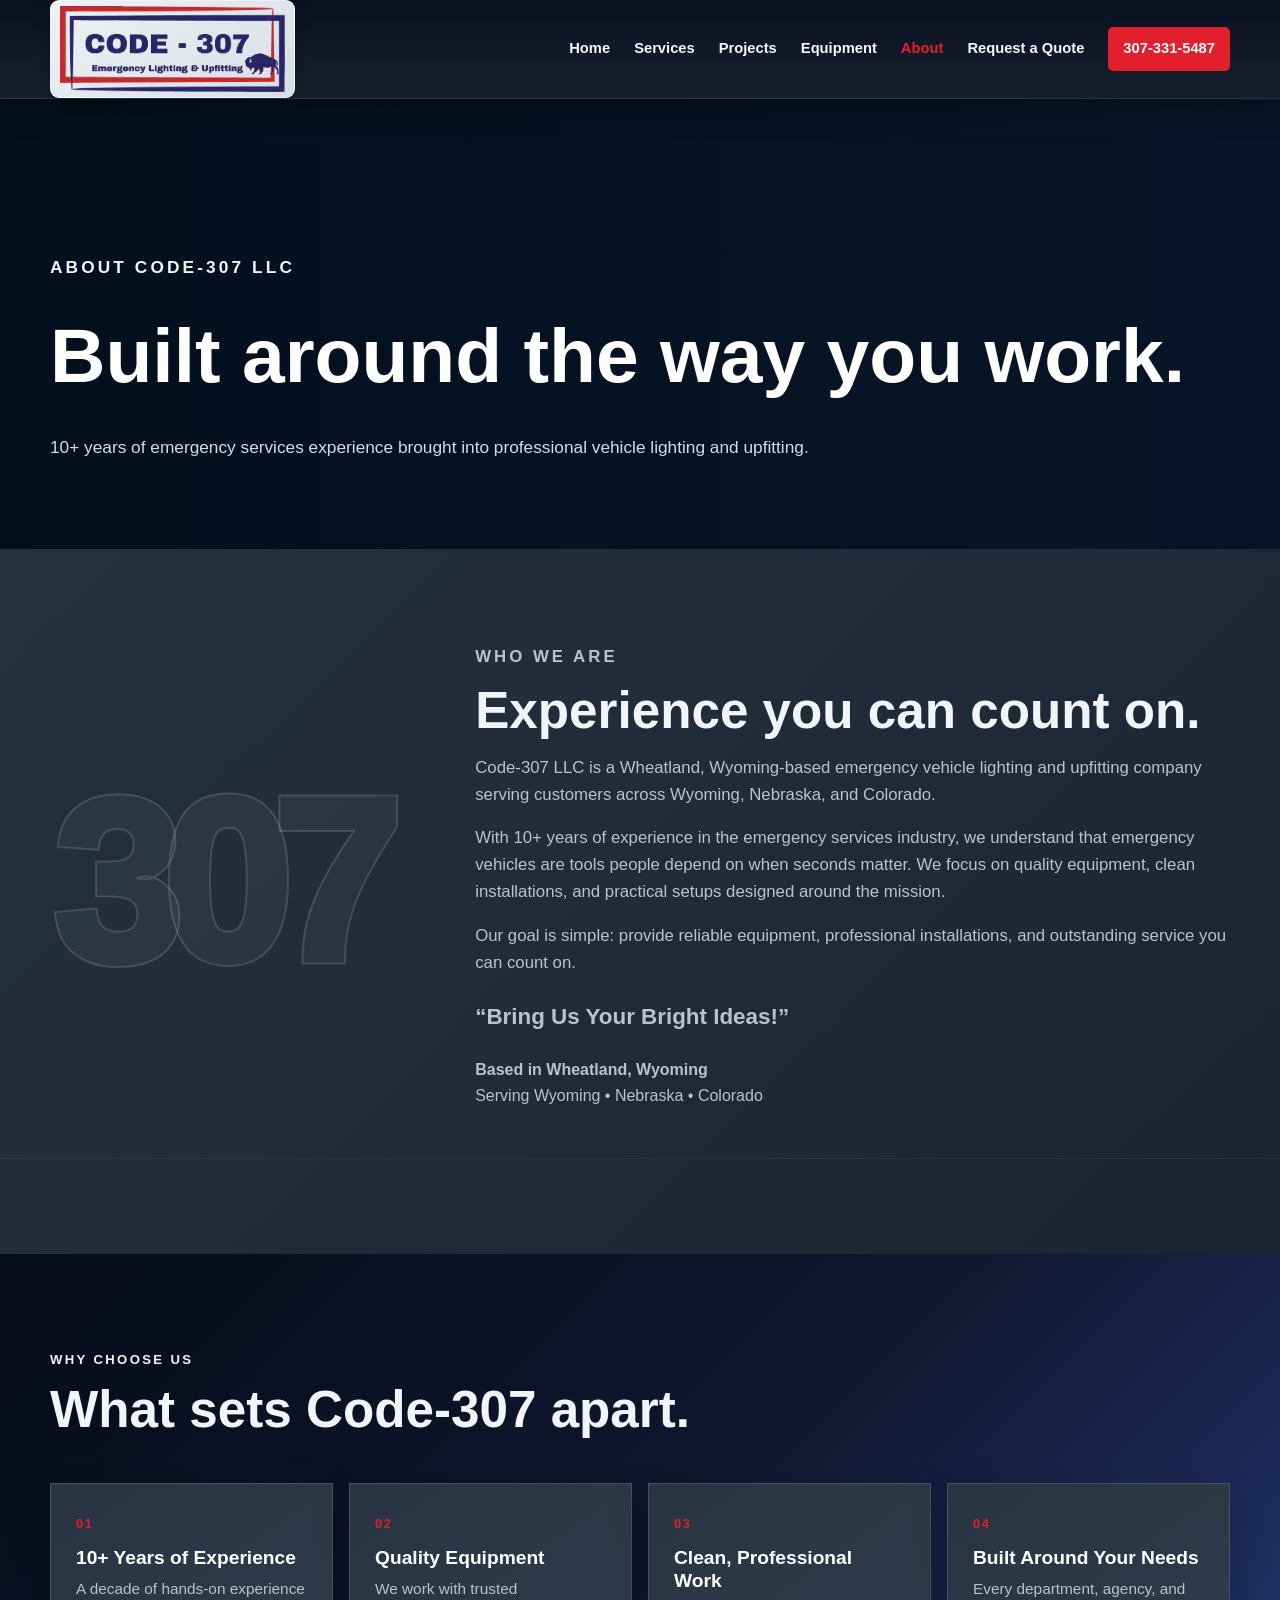
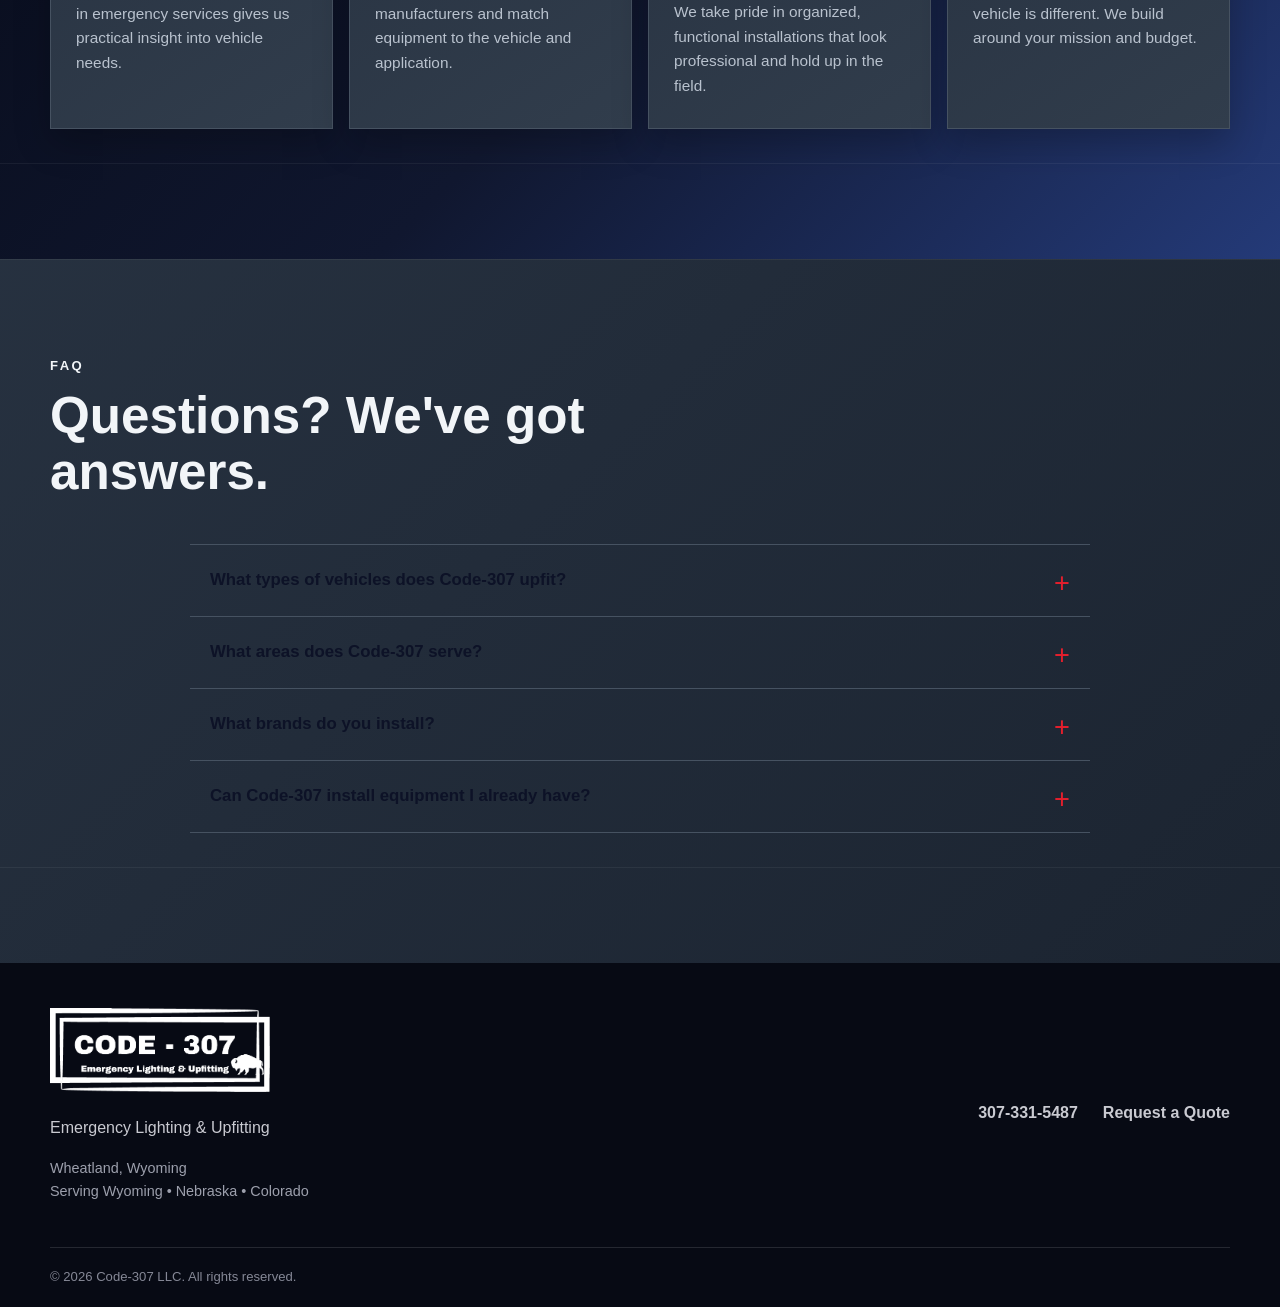
==== commit c6aef627: "Add files via upload" ====
--- a/about.html
+++ b/about.html
@@ -26,17 +26,6 @@
 .link-row{display:flex;gap:14px;flex-wrap:wrap;margin-top:22px;}
 @media(max-width:700px){.page-hero{padding:130px 0 55px;}}
 </style>
-<style>
-/* Shared Code-307 tab hero image */
-.tab-hero-image {
-  background-image:
-    linear-gradient(110deg, rgba(4,10,24,.90), rgba(16,21,47,.70), rgba(45,70,139,.32)),
-    url('code307-top-hero.jpg') !important;
-  background-size: cover !important;
-  background-position: center center !important;
-  background-repeat: no-repeat !important;
-}
-</style>
 </head>
 <body>
 <header class="site-header">
@@ -49,14 +38,14 @@
       <a href="projects.html" class="">Projects</a>
       <a href="equipment.html" class="">Equipment</a>
       <a href="about.html" class="active">About</a>
-      <a href="videos.html" class="">Videos</a>
+      
       <a href="quote.html" class="">Request a Quote</a>
       <a class="nav-phone" href="tel:+13073315487">307-331-5487</a></nav>
   </div>
 </header>
 <main id="top">
 
-<section class="page-hero tab-hero-image""><div class="container"><p class="section-kicker">ABOUT CODE-307 LLC</p><h1>Built around the way you work.</h1><p>10+ years of emergency services experience brought into professional vehicle lighting and upfitting.</p></div></section>
+<section class="page-hero"><div class="container"><p class="section-kicker">ABOUT CODE-307 LLC</p><h1>Built around the way you work.</h1><p>10+ years of emergency services experience brought into professional vehicle lighting and upfitting.</p></div></section>
 <section class="section"><div class="container about-grid"><div class="about-mark">307</div><div>
 <p class="section-kicker">WHO WE ARE</p><h2>Experience you can count on.</h2>
 <p>Code-307 LLC is a Wheatland, Wyoming-based emergency vehicle lighting and upfitting company serving customers across Wyoming, Nebraska, and Colorado.</p>
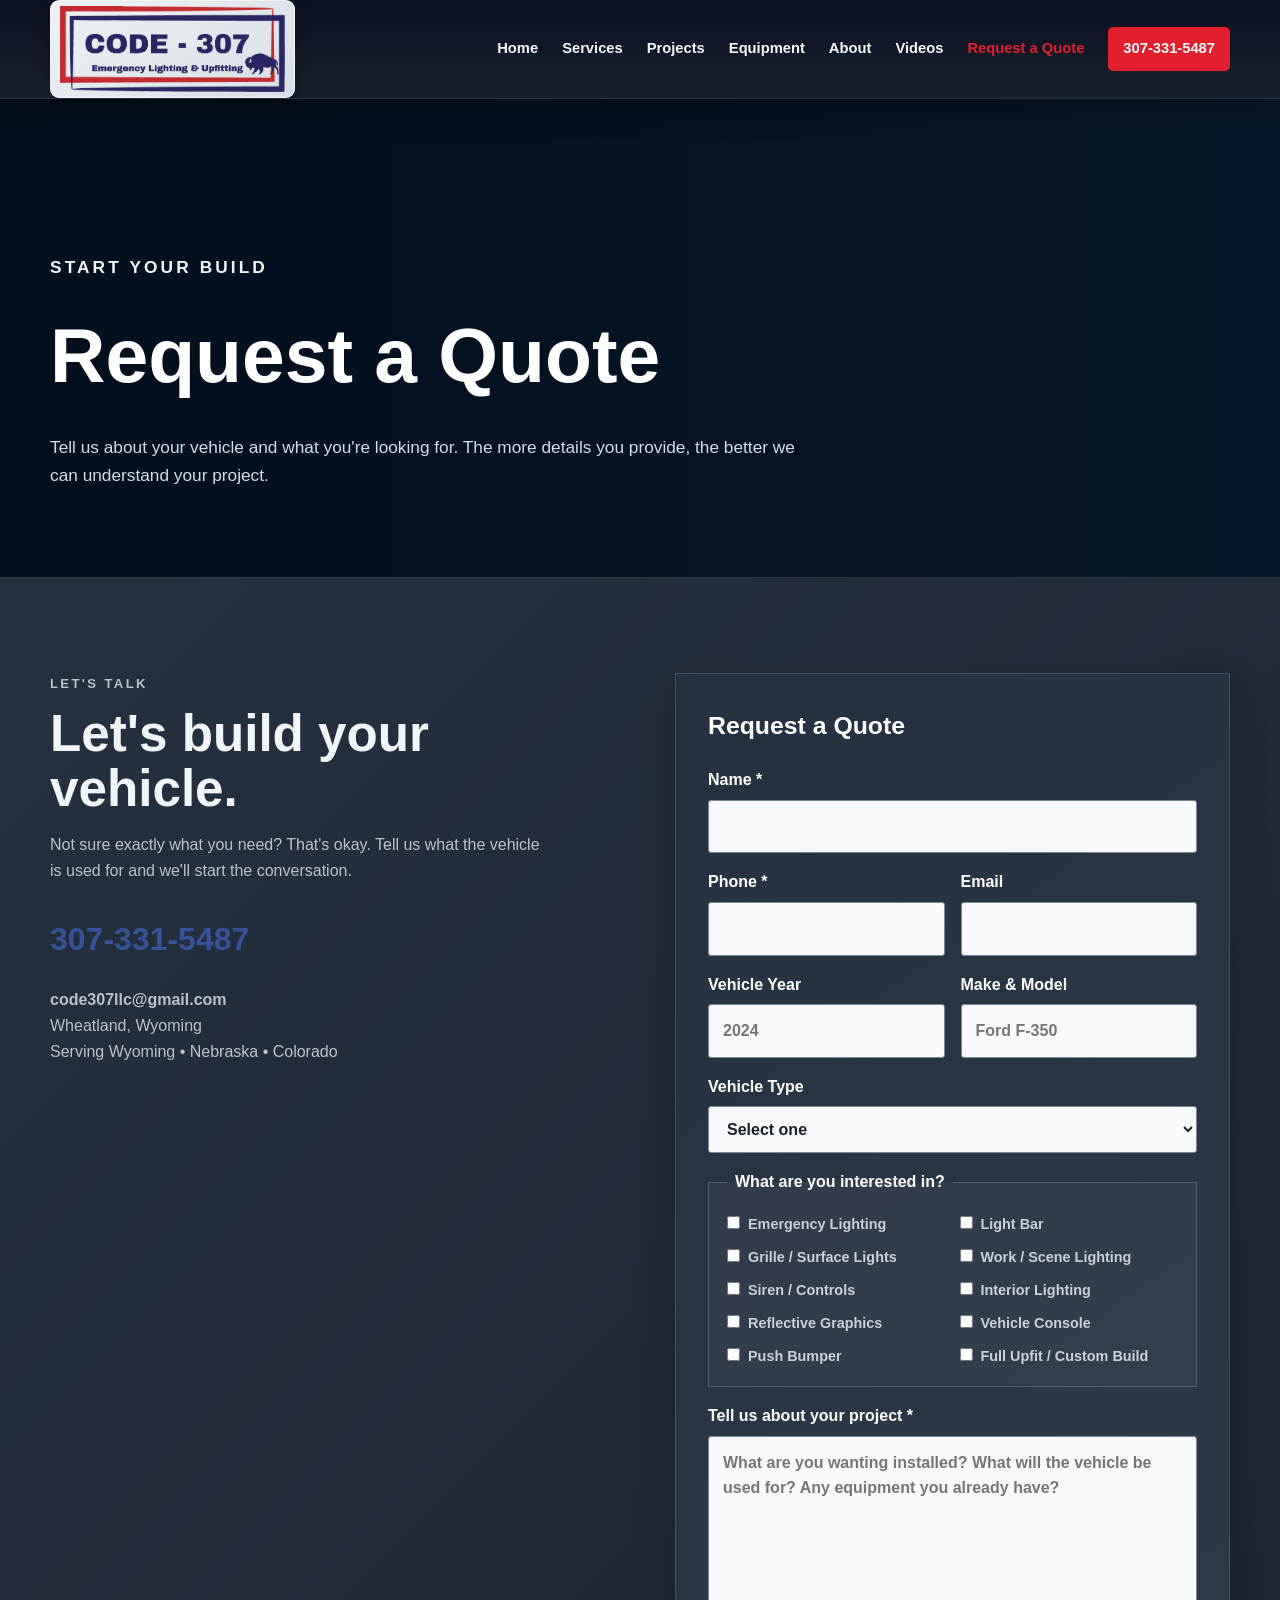
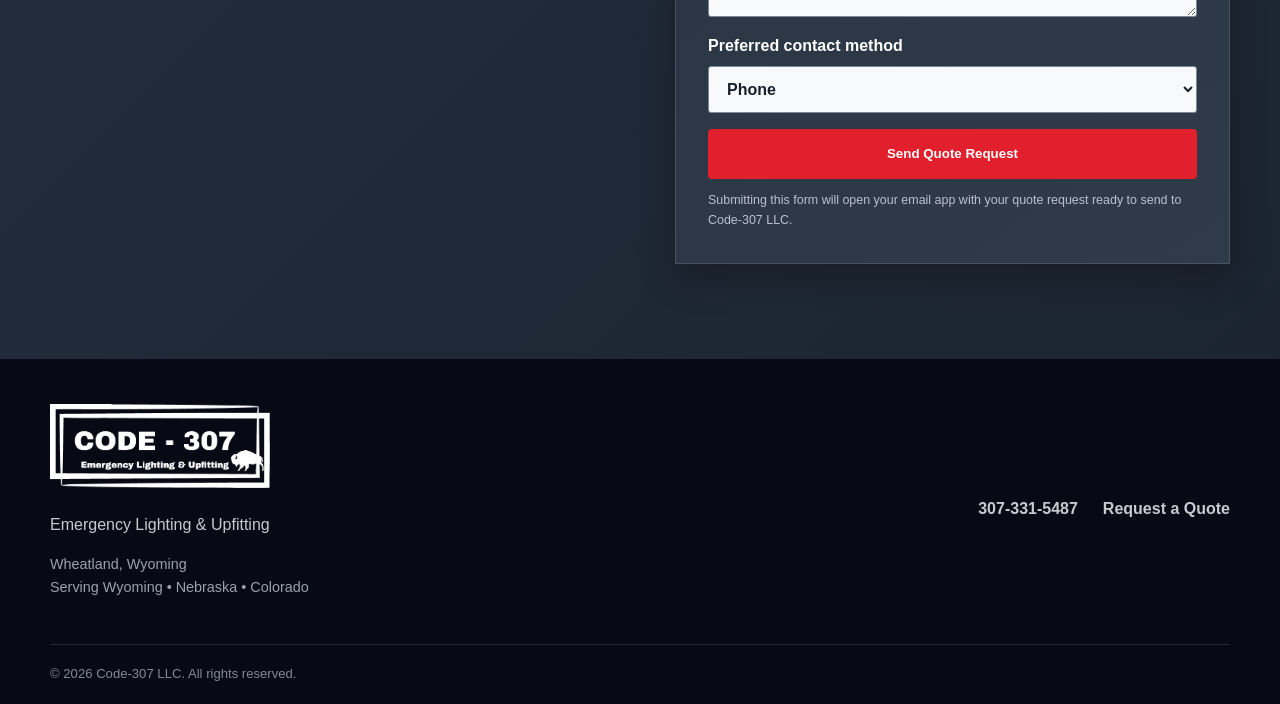
==== commit ee498add: "Add files via upload" ====
--- a/about.html
+++ b/about.html
@@ -12,7 +12,7 @@
   background-position:center center !important;
   background-repeat:no-repeat !important;
 }
-</style><title>Code-307 LLC | About</title>
+</style><title>Code-307 LLC | Let's Build Your Vehicle.</title>
 <style>
 .nav a.active{color:#1688e8;}
 .page-hero{padding:155px 0 70px;background:#07192d;position:relative;overflow:hidden;}
@@ -37,35 +37,31 @@
       <a href="services.html" class="">Services</a>
       <a href="projects.html" class="">Projects</a>
       <a href="equipment.html" class="">Equipment</a>
-      <a href="about.html" class="active">About</a>
-      
-      <a href="quote.html" class="">Request a Quote</a>
+      <a href="about.html" class="">About</a>
+      <a href="videos.html" class="">Videos</a>
+      <a href="quote.html" class="active">Request a Quote</a>
       <a class="nav-phone" href="tel:+13073315487">307-331-5487</a></nav>
   </div>
 </header>
 <main id="top">
 
-<section class="page-hero"><div class="container"><p class="section-kicker">ABOUT CODE-307 LLC</p><h1>Built around the way you work.</h1><p>10+ years of emergency services experience brought into professional vehicle lighting and upfitting.</p></div></section>
-<section class="section"><div class="container about-grid"><div class="about-mark">307</div><div>
-<p class="section-kicker">WHO WE ARE</p><h2>Experience you can count on.</h2>
-<p>Code-307 LLC is a Wheatland, Wyoming-based emergency vehicle lighting and upfitting company serving customers across Wyoming, Nebraska, and Colorado.</p>
-<p>With 10+ years of experience in the emergency services industry, we understand that emergency vehicles are tools people depend on when seconds matter. We focus on quality equipment, clean installations, and practical setups designed around the mission.</p>
-<p>Our goal is simple: provide reliable equipment, professional installations, and outstanding service you can count on.</p>
-<p class="tagline">“Bring Us Your Bright Ideas!”</p>
-<p class="service-area"><strong>Based in Wheatland, Wyoming</strong><br>Serving Wyoming • Nebraska • Colorado</p>
-</div></div></section>
-<section id="why-code307" class="section section-dark"><div class="container"><div class="section-heading light"><p class="section-kicker">WHY CHOOSE US</p><h2>What sets Code-307 apart.</h2></div><div class="why-grid">
-<article class="why-card"><div class="why-number">01</div><h3>10+ Years of Experience</h3><p>A decade of hands-on experience in emergency services gives us practical insight into vehicle needs.</p></article>
-<article class="why-card"><div class="why-number">02</div><h3>Quality Equipment</h3><p>We work with trusted manufacturers and match equipment to the vehicle and application.</p></article>
-<article class="why-card"><div class="why-number">03</div><h3>Clean, Professional Work</h3><p>We take pride in organized, functional installations that look professional and hold up in the field.</p></article>
-<article class="why-card"><div class="why-number">04</div><h3>Built Around Your Needs</h3><p>Every department, agency, and vehicle is different. We build around your mission and budget.</p></article>
-</div></div></section>
-<section class="section faq-section"><div class="container"><div class="section-heading"><p class="section-kicker">FAQ</p><h2>Questions? We've got answers.</h2></div><div class="faq-list">
-<details class="faq-item"><summary>What types of vehicles does Code-307 upfit?</summary><div class="faq-answer"><p>We work with fire and rescue vehicles, emergency command vehicles, storm-chasing vehicles, work trucks, semis, and custom applications.</p></div></details>
-<details class="faq-item"><summary>What areas does Code-307 serve?</summary><div class="faq-answer"><p>We're based in Wheatland, Wyoming and serve customers throughout Wyoming, Nebraska, and Colorado.</p></div></details>
-<details class="faq-item"><summary>What brands do you install?</summary><div class="faq-answer"><p>We work with Havis, STL, Whelen, SoundOff Signal, Nilight, and other equipment manufacturers depending on the customer's needs.</p></div></details>
-<details class="faq-item"><summary>Can Code-307 install equipment I already have?</summary><div class="faq-answer"><p>Customer-supplied equipment may be considered depending on the equipment, vehicle, and project. Contact us with the details.</p></div></details>
-</div></div></section>
+<section class="page-hero"><div class="container"><p class="section-kicker">START YOUR BUILD</p><h1>Request a Quote</h1><p>Tell us about your vehicle and what you're looking for. The more details you provide, the better we can understand your project.</p></div></section>
+<section class="quote-section"><div class="container quote-grid">
+<div><p class="section-kicker">LET'S TALK</p><h2>Let's build your vehicle.</h2><p>Not sure exactly what you need? That's okay. Tell us what the vehicle is used for and we'll start the conversation.</p><a class="big-phone" href="tel:+13073315487">307-331-5487</a><p class="service-area"><strong>code307llc@gmail.com</strong><br>Wheatland, Wyoming<br>Serving Wyoming • Nebraska • Colorado</p></div>
+<form class="quote-form" id="quoteForm" action="mailto:code307llc@gmail.com" method="post" enctype="text/plain" onsubmit="return prepareMailto();">
+<div class="form-title">Request a Quote</div>
+<label>Name *<input type="text" name="Name" required></label>
+<div class="form-row"><label>Phone *<input type="tel" name="Phone" required></label><label>Email<input type="email" name="Email"></label></div>
+<div class="form-row"><label>Vehicle Year<input type="text" name="Year" placeholder="2024"></label><label>Make &amp; Model<input type="text" name="Vehicle" placeholder="Ford F-350"></label></div>
+<label>Vehicle Type<select name="Vehicle Type"><option value="">Select one</option><option>Fire / Rescue</option><option>Emergency Command</option><option>Law Enforcement</option><option>EMS</option><option>Storm Chaser</option><option>Work Truck</option><option>Semi / Commercial</option><option>Other / Custom</option></select></label>
+<fieldset><legend>What are you interested in?</legend><div class="check-grid">
+<label class="check"><input type="checkbox" name="Services" value="Emergency Lighting"> Emergency Lighting</label><label class="check"><input type="checkbox" name="Services" value="Light Bar"> Light Bar</label><label class="check"><input type="checkbox" name="Services" value="Grille / Surface Lights"> Grille / Surface Lights</label><label class="check"><input type="checkbox" name="Services" value="Work / Scene Lighting"> Work / Scene Lighting</label><label class="check"><input type="checkbox" name="Services" value="Siren / Controls"> Siren / Controls</label><label class="check"><input type="checkbox" name="Services" value="Interior Lighting"> Interior Lighting</label><label class="check"><input type="checkbox" name="Services" value="Reflective Graphics"> Reflective Graphics</label><label class="check"><input type="checkbox" name="Services" value="Vehicle Console"> Vehicle Console</label><label class="check"><input type="checkbox" name="Services" value="Push Bumper"> Push Bumper</label><label class="check"><input type="checkbox" name="Services" value="Full Upfit"> Full Upfit / Custom Build</label>
+</div></fieldset>
+<label>Tell us about your project *<textarea name="Project" rows="6" placeholder="What are you wanting installed? What will the vehicle be used for? Any equipment you already have?" required></textarea></label>
+<label>Preferred contact method<select name="Preferred Contact"><option>Phone</option><option>Email</option><option>Either</option></select></label>
+<button class="btn btn-primary btn-full" type="submit">Send Quote Request</button>
+<p class="form-note">Submitting this form will open your email app with your quote request ready to send to Code-307 LLC.</p>
+</form></div></section>
 
 </main>
 <footer class="footer">
@@ -88,5 +84,19 @@
 document.querySelectorAll('.nav a').forEach(link=>link.addEventListener('click',()=>nav.classList.remove('open')));
 document.getElementById('year').textContent=new Date().getFullYear();
 
+function prepareMailto(){
+ const form=document.querySelector('.quote-form'),data=new FormData(form);
+ const services=Array.from(form.querySelectorAll('input[name="Services"]:checked')).map(i=>i.value).join(', ')||'None selected';
+ const body=[
+ 'CODE-307 LLC — QUOTE REQUEST','================================','','CUSTOMER',
+ 'Name: '+(data.get('Name')||''),'Phone: '+(data.get('Phone')||''),'Email: '+(data.get('Email')||''),'Preferred Contact: '+(data.get('Preferred Contact')||''),
+ '','VEHICLE','Year: '+(data.get('Year')||''),'Make & Model: '+(data.get('Vehicle')||''),'Vehicle Type: '+(data.get('Vehicle Type')||''),
+ '','SERVICES',''+services,'','PROJECT DETAILS',data.get('Project')||''
+ ].join('\n');
+ const subject=encodeURIComponent('Code-307 LLC Quote Request — '+(data.get('Name')||''));
+ window.location.href='mailto:code307llc@gmail.com?subject='+subject+'&body='+encodeURIComponent(body);
+ return false;
+}
+
 </script>
 </body></html>
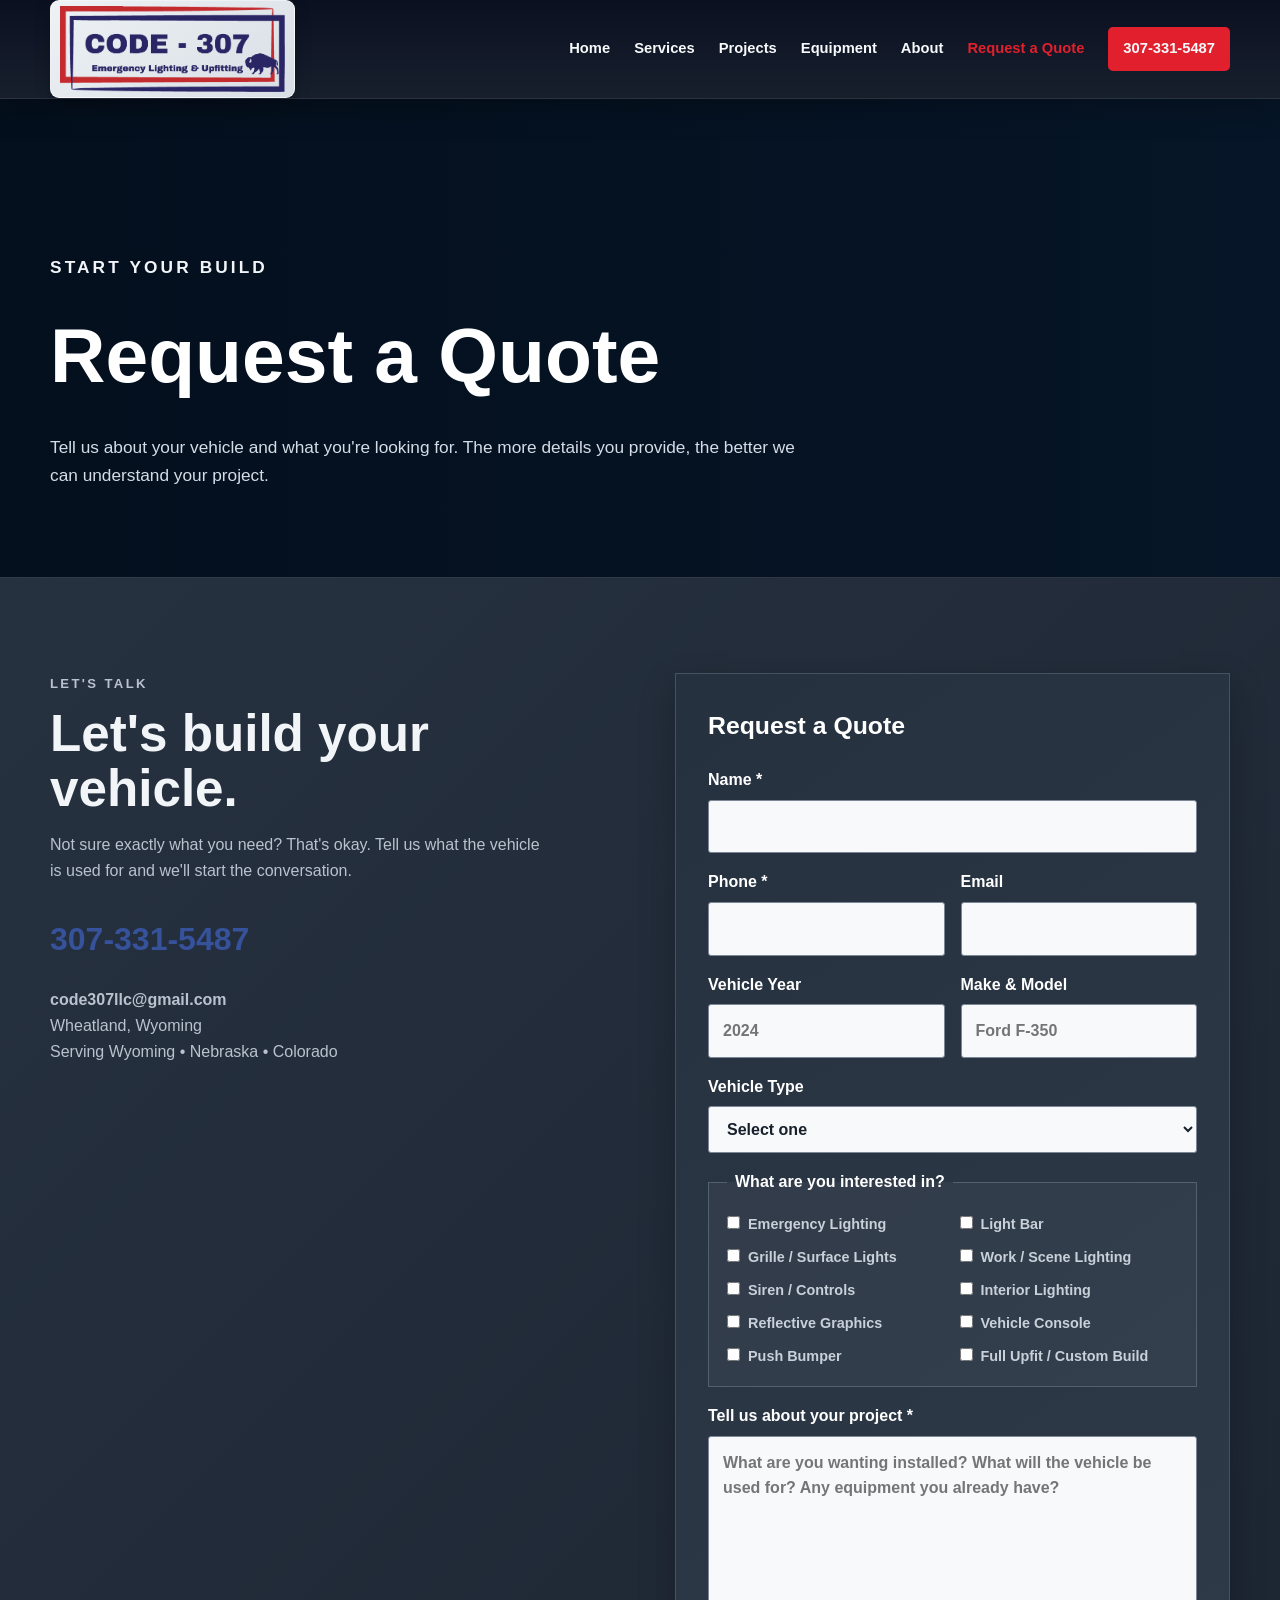
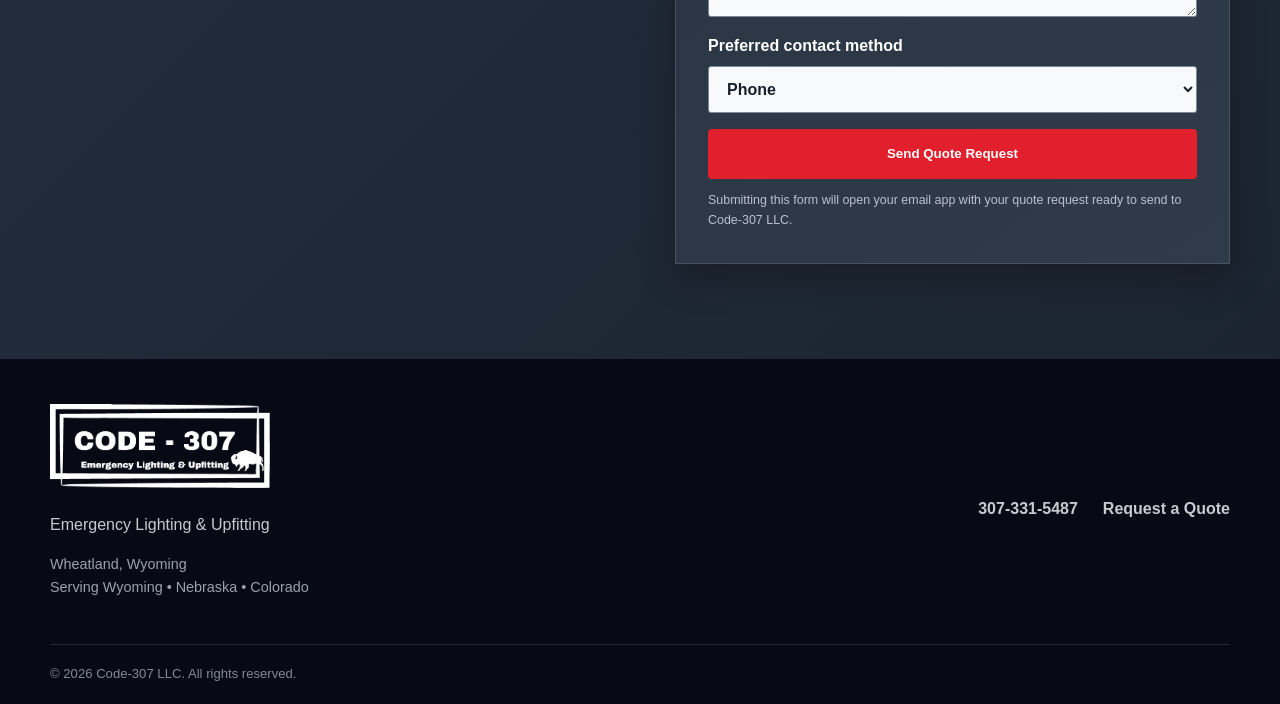
==== commit 1311b70d: "Add files via upload" ====
--- a/about.html
+++ b/about.html
@@ -38,7 +38,6 @@
       <a href="projects.html" class="">Projects</a>
       <a href="equipment.html" class="">Equipment</a>
       <a href="about.html" class="">About</a>
-      <a href="videos.html" class="">Videos</a>
       <a href="quote.html" class="active">Request a Quote</a>
       <a class="nav-phone" href="tel:+13073315487">307-331-5487</a></nav>
   </div>
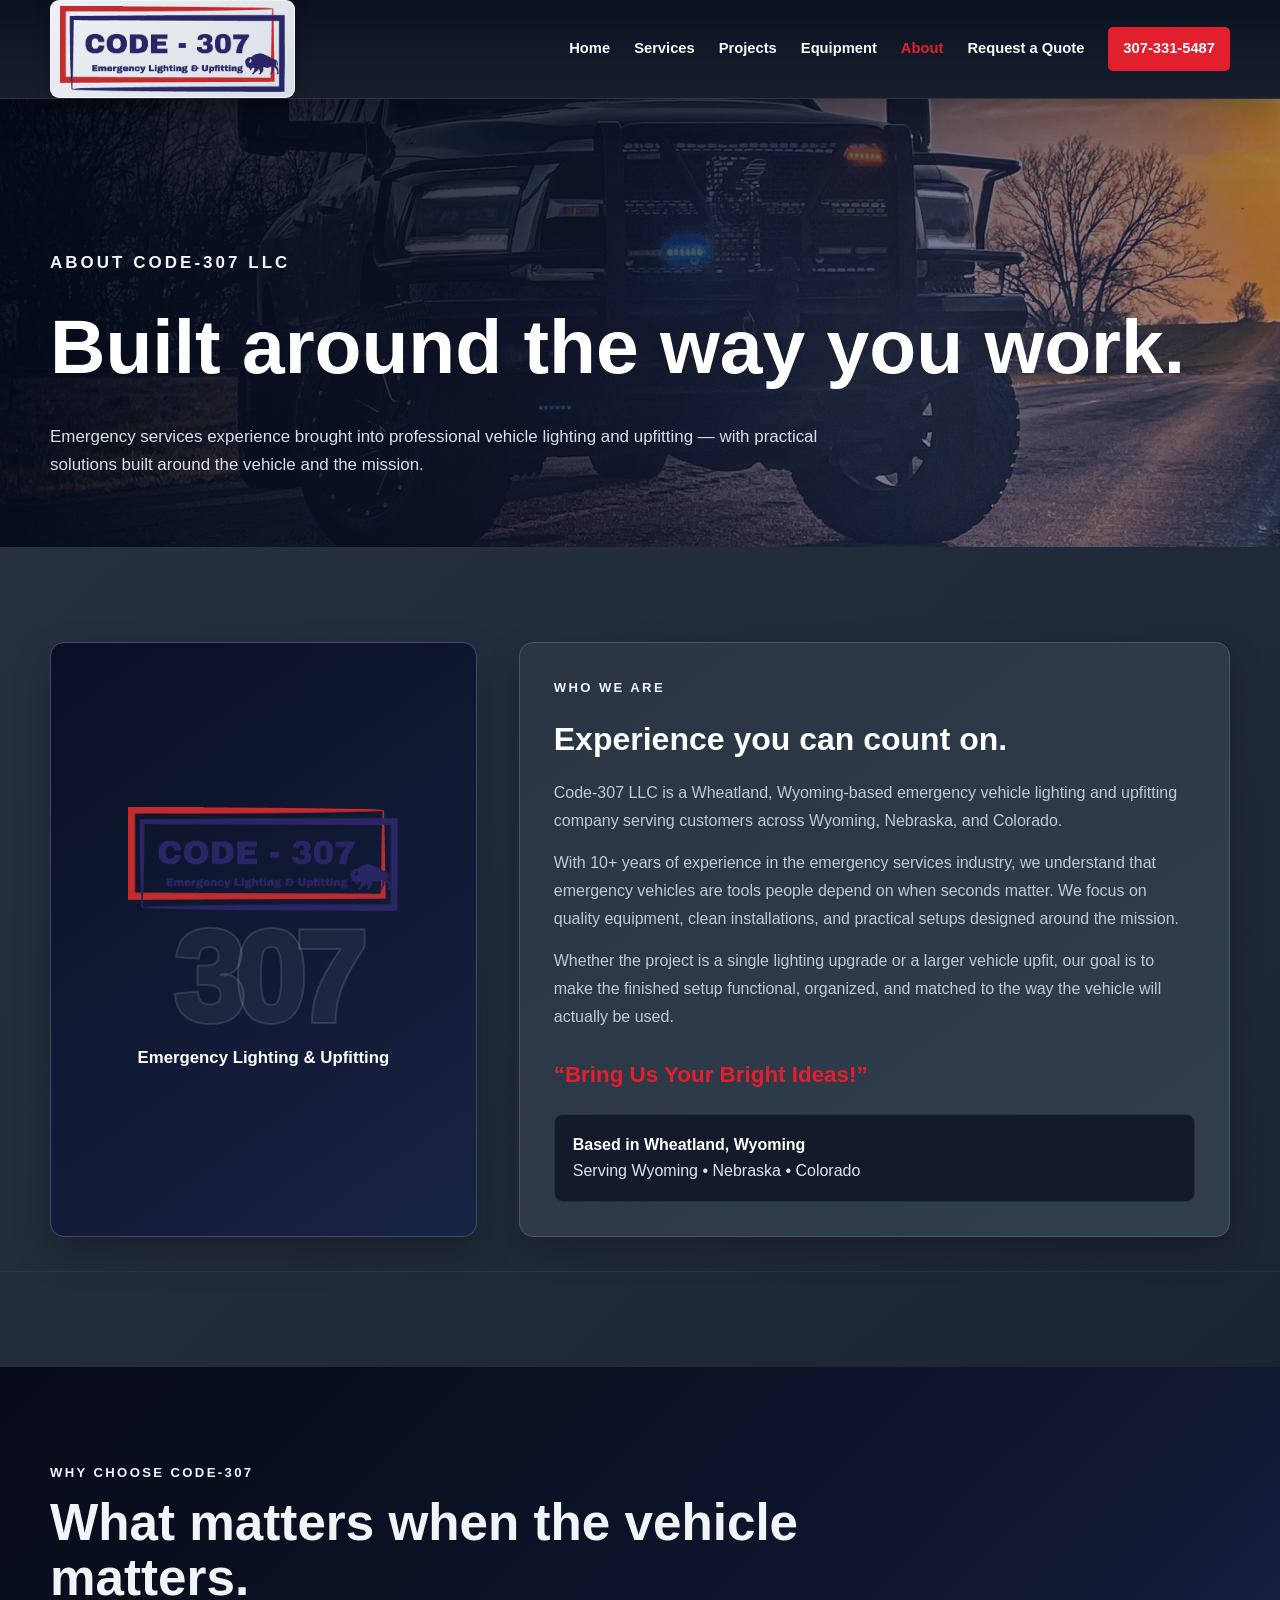
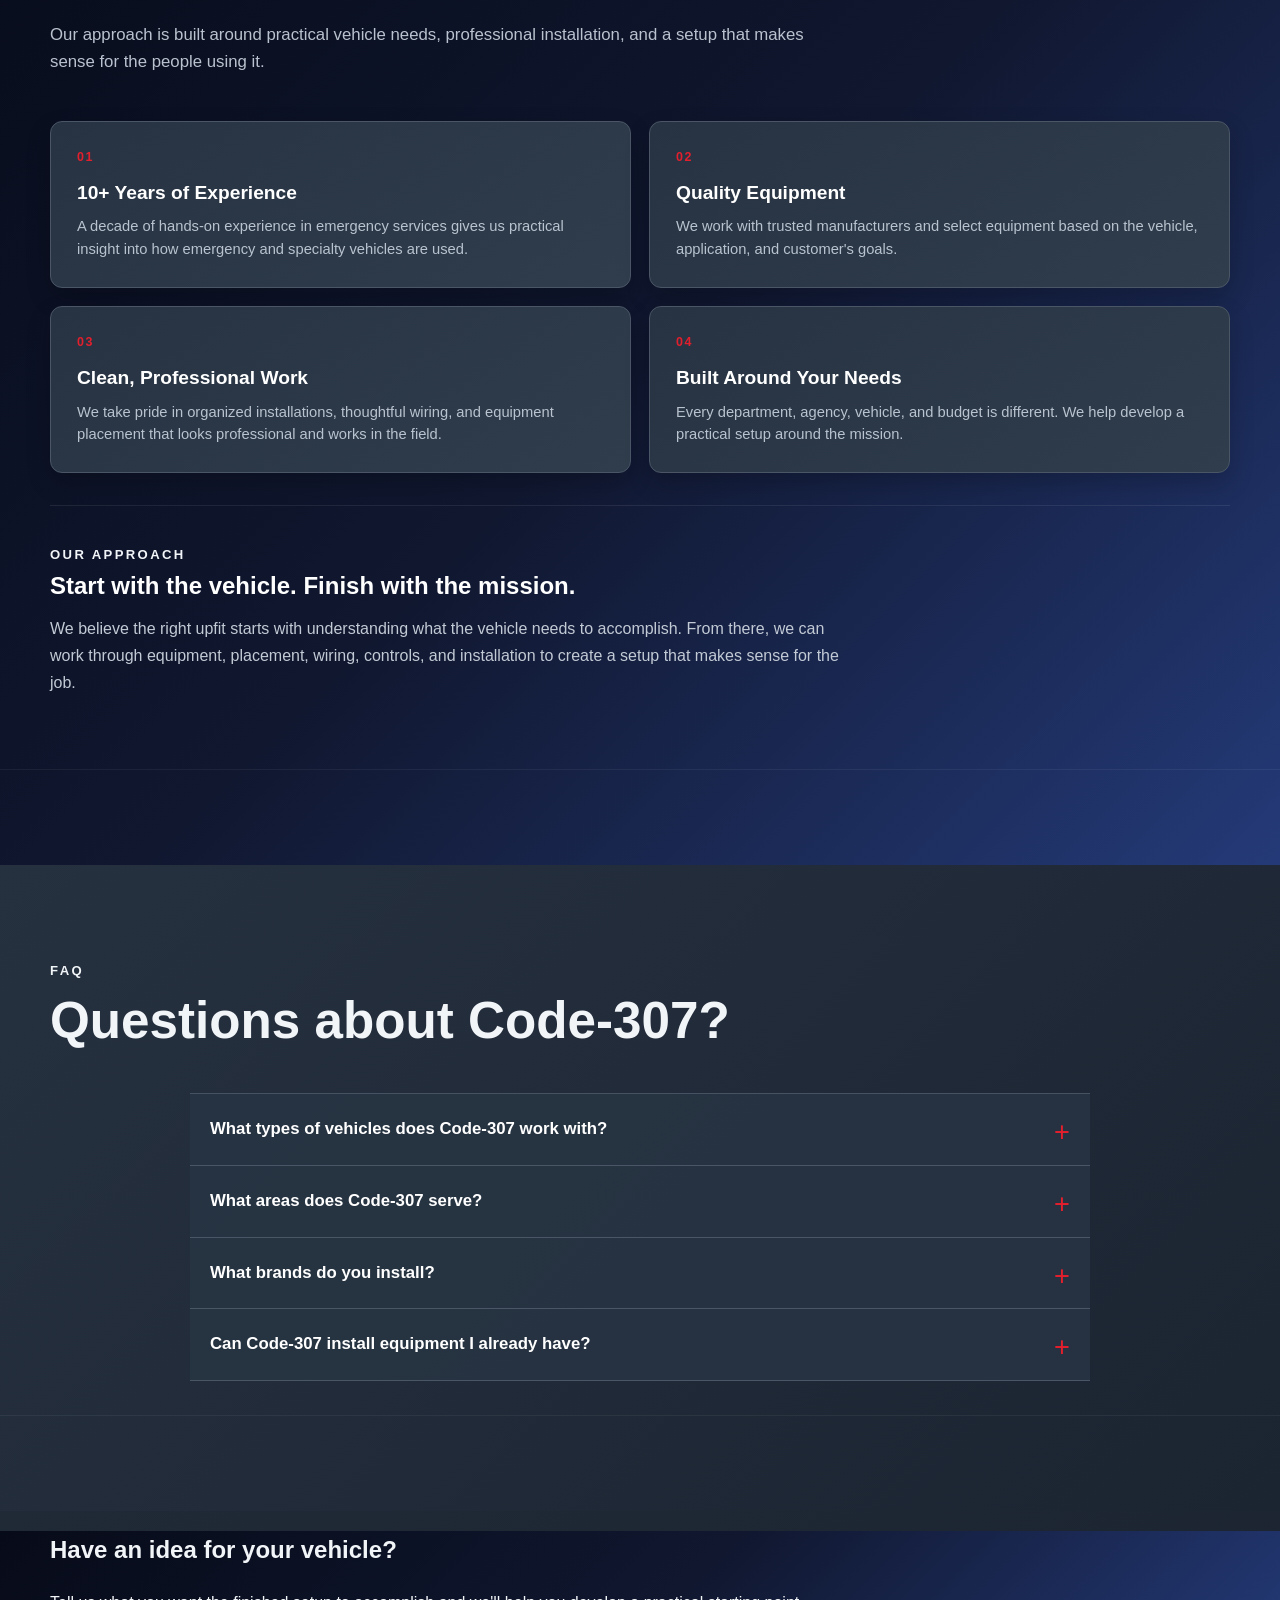
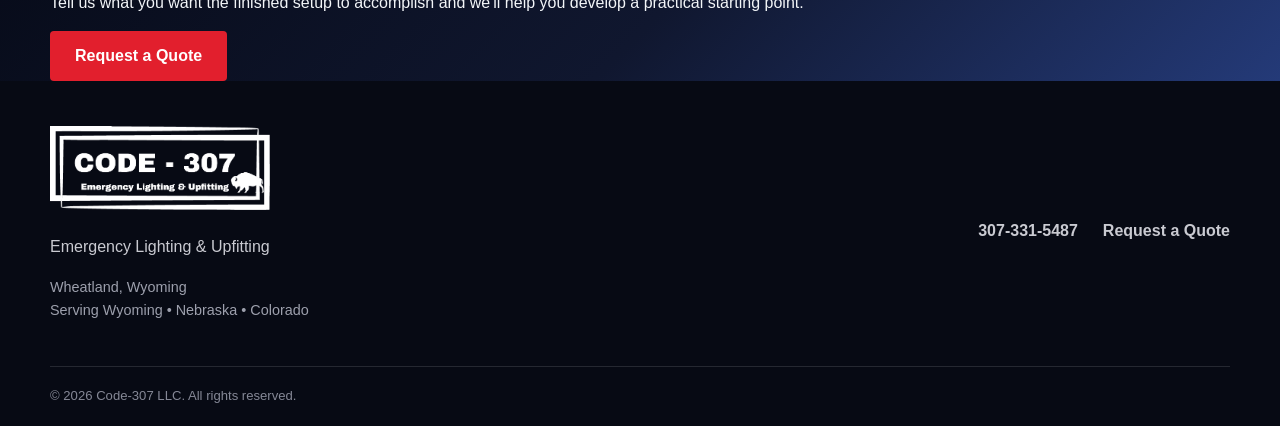
==== commit 556309d4: "Add files via upload" ====
--- a/about.html
+++ b/about.html
@@ -1,30 +1,61 @@
 <!DOCTYPE html>
 <html lang="en">
-<head><meta charset="UTF-8">
+<head>
+<meta charset="UTF-8">
 <meta name="viewport" content="width=device-width, initial-scale=1.0">
-<meta name="description" content="Code-307 LLC — Emergency Lighting & Upfitting. Professional vehicle lighting, work lighting, sirens, reflective graphics, consoles and push bumpers.">
+<meta name="description" content="Learn about Code-307 LLC, a Wheatland, Wyoming emergency vehicle lighting and upfitting company serving Wyoming, Nebraska and Colorado.">
 <link rel="icon" type="image/png" href="code307-logo.png">
 <link rel="stylesheet" href="styles.css">
+<title>Code-307 LLC | About Us</title>
 <style>
-.code307-hero,.hero,.hero-section,header.hero{
-  background-image:url('code307-top-hero.jpg') !important;
-  background-size:cover !important;
-  background-position:center center !important;
-  background-repeat:no-repeat !important;
+.about-hero{
+  padding:150px 0 68px;
+  background:
+    linear-gradient(110deg,rgba(4,10,24,.94),rgba(16,21,47,.75),rgba(45,70,139,.34)),
+    url("code307-top-hero.jpg") center/cover no-repeat;
+  position:relative;
 }
-</style><title>Code-307 LLC | Let's Build Your Vehicle.</title>
-<style>
-.nav a.active{color:#1688e8;}
-.page-hero{padding:155px 0 70px;background:#07192d;position:relative;overflow:hidden;}
-.page-hero:after{content:"";position:absolute;inset:0;background:linear-gradient(90deg,rgba(4,15,29,.96),rgba(4,15,29,.70),rgba(4,15,29,.35));pointer-events:none;}
-.page-hero .container{position:relative;z-index:1;}
-.page-hero h1{color:#fff;font-size:clamp(2.8rem,6vw,5rem);margin:.1em 0 .2em;}
-.page-hero p{color:#d4dce7;max-width:760px;font-size:1.08rem;line-height:1.6;}
-.subpage-cta{background:#07192d;color:#fff;padding:55px 0;}
-.subpage-cta h2{color:#fff;margin-top:0;}
-.subpage-cta p{color:#cbd5e1;}
-.link-row{display:flex;gap:14px;flex-wrap:wrap;margin-top:22px;}
-@media(max-width:700px){.page-hero{padding:130px 0 55px;}}
+.about-hero h1{color:#fff;font-size:clamp(2.7rem,6vw,4.8rem);margin:.1em 0 .2em;}
+.about-hero p{color:#d8e0ea;max-width:820px;font-size:1.06rem;line-height:1.65;margin:0;}
+.about-main{display:grid;grid-template-columns:.75fr 1.25fr;gap:42px;align-items:stretch;}
+.about-brand-panel{
+  min-height:360px;padding:36px;border-radius:14px;
+  background:linear-gradient(145deg,#0a1024,#172344);
+  border:1px solid #3b4c72;display:flex;flex-direction:column;
+  justify-content:center;align-items:center;text-align:center;
+  box-shadow:0 16px 36px rgba(0,0,0,.25);
+}
+.about-brand-panel img{width:min(270px,80%);height:auto;margin-bottom:20px;}
+.about-brand-panel .big-307{font-size:clamp(5rem,10vw,8rem);line-height:.75;font-weight:1000;letter-spacing:-.08em;color:rgba(255,255,255,.05);-webkit-text-stroke:2px rgba(255,255,255,.12);}
+.about-brand-panel strong{color:#fff;font-size:1.05rem;margin-top:18px;}
+.about-story{
+  padding:34px;border-radius:14px;
+  background:linear-gradient(145deg,#293543,#313e4d);
+  border:1px solid #4a5665;
+  box-shadow:0 14px 34px rgba(0,0,0,.22);
+}
+.about-story h2{color:#fff;margin:0 0 14px;font-size:2rem;}
+.about-story p{color:#c0c9d5;line-height:1.75;margin:0 0 14px;}
+.about-story .tagline{color:var(--red);font-size:1.35rem;font-weight:900;margin-top:24px;}
+.about-location{margin-top:20px;padding:17px 18px;background:#131b2b;border:1px solid rgba(255,255,255,.09);border-radius:9px;color:#dfe5ec;}
+.about-location strong{color:#fff;}
+.about-values{display:grid;grid-template-columns:repeat(2,1fr);gap:18px;margin-top:32px;}
+.about-value{
+  padding:26px;background:linear-gradient(145deg,#273342,#303d4d);
+  border:1px solid #4a5665;border-radius:12px;box-shadow:0 10px 24px rgba(0,0,0,.20);
+}
+.about-value .num{color:var(--red);font-weight:900;letter-spacing:.12em;font-size:.78rem;}
+.about-value h3{color:#fff;margin:10px 0 7px;font-size:1.2rem;}
+.about-value p{color:#b9c3cf;margin:0;line-height:1.55;font-size:.92rem;}
+.about-approach{margin-top:32px;padding:38px 0;border-top:1px solid rgba(255,255,255,.08);}
+.about-approach h2{color:#fff;margin:0 0 10px;}
+.about-approach p{color:#c2cad5;max-width:800px;line-height:1.7;margin:0;}
+.about-faq .faq-list{max-width:900px;margin:0 auto;}
+.about-faq details{background:rgba(39,51,66,.94) !important;border-color:#4a5665 !important;}
+.about-faq summary{color:#fff !important;}
+.about-faq .faq-answer p{color:#c3ccd7 !important;}
+@media(max-width:850px){.about-main{grid-template-columns:1fr;}.about-values{grid-template-columns:1fr;}}
+@media(max-width:600px){.about-hero{padding:126px 0 54px;}}
 </style>
 </head>
 <body>
@@ -33,69 +64,109 @@
     <a class="brand" href="index.html" aria-label="Code-307 LLC home"><img src="code307-logo.png" alt="Code-307 LLC — Emergency Lighting & Upfitting"></a>
     <button class="menu-toggle" aria-label="Open menu" aria-expanded="false">☰</button>
     <nav class="nav" aria-label="Main navigation">
-      <a href="index.html" class="">Home</a>
-      <a href="services.html" class="">Services</a>
-      <a href="projects.html" class="">Projects</a>
-      <a href="equipment.html" class="">Equipment</a>
-      <a href="about.html" class="">About</a>
-      <a href="quote.html" class="active">Request a Quote</a>
-      <a class="nav-phone" href="tel:+13073315487">307-331-5487</a></nav>
+      <a href="index.html">Home</a>
+      <a href="services.html">Services</a>
+      <a href="projects.html">Projects</a>
+      <a href="equipment.html">Equipment</a>
+      <a href="about.html" class="active">About</a>
+      <a href="quote.html">Request a Quote</a>
+      <a class="nav-phone" href="tel:+13073315487">307-331-5487</a>
+    </nav>
   </div>
 </header>
+
 <main id="top">
+<section class="about-hero">
+  <div class="container">
+    <p class="section-kicker">ABOUT CODE-307 LLC</p>
+    <h1>Built around the way you work.</h1>
+    <p>Emergency services experience brought into professional vehicle lighting and upfitting — with practical solutions built around the vehicle and the mission.</p>
+  </div>
+</section>
 
-<section class="page-hero"><div class="container"><p class="section-kicker">START YOUR BUILD</p><h1>Request a Quote</h1><p>Tell us about your vehicle and what you're looking for. The more details you provide, the better we can understand your project.</p></div></section>
-<section class="quote-section"><div class="container quote-grid">
-<div><p class="section-kicker">LET'S TALK</p><h2>Let's build your vehicle.</h2><p>Not sure exactly what you need? That's okay. Tell us what the vehicle is used for and we'll start the conversation.</p><a class="big-phone" href="tel:+13073315487">307-331-5487</a><p class="service-area"><strong>code307llc@gmail.com</strong><br>Wheatland, Wyoming<br>Serving Wyoming • Nebraska • Colorado</p></div>
-<form class="quote-form" id="quoteForm" action="mailto:code307llc@gmail.com" method="post" enctype="text/plain" onsubmit="return prepareMailto();">
-<div class="form-title">Request a Quote</div>
-<label>Name *<input type="text" name="Name" required></label>
-<div class="form-row"><label>Phone *<input type="tel" name="Phone" required></label><label>Email<input type="email" name="Email"></label></div>
-<div class="form-row"><label>Vehicle Year<input type="text" name="Year" placeholder="2024"></label><label>Make &amp; Model<input type="text" name="Vehicle" placeholder="Ford F-350"></label></div>
-<label>Vehicle Type<select name="Vehicle Type"><option value="">Select one</option><option>Fire / Rescue</option><option>Emergency Command</option><option>Law Enforcement</option><option>EMS</option><option>Storm Chaser</option><option>Work Truck</option><option>Semi / Commercial</option><option>Other / Custom</option></select></label>
-<fieldset><legend>What are you interested in?</legend><div class="check-grid">
-<label class="check"><input type="checkbox" name="Services" value="Emergency Lighting"> Emergency Lighting</label><label class="check"><input type="checkbox" name="Services" value="Light Bar"> Light Bar</label><label class="check"><input type="checkbox" name="Services" value="Grille / Surface Lights"> Grille / Surface Lights</label><label class="check"><input type="checkbox" name="Services" value="Work / Scene Lighting"> Work / Scene Lighting</label><label class="check"><input type="checkbox" name="Services" value="Siren / Controls"> Siren / Controls</label><label class="check"><input type="checkbox" name="Services" value="Interior Lighting"> Interior Lighting</label><label class="check"><input type="checkbox" name="Services" value="Reflective Graphics"> Reflective Graphics</label><label class="check"><input type="checkbox" name="Services" value="Vehicle Console"> Vehicle Console</label><label class="check"><input type="checkbox" name="Services" value="Push Bumper"> Push Bumper</label><label class="check"><input type="checkbox" name="Services" value="Full Upfit"> Full Upfit / Custom Build</label>
-</div></fieldset>
-<label>Tell us about your project *<textarea name="Project" rows="6" placeholder="What are you wanting installed? What will the vehicle be used for? Any equipment you already have?" required></textarea></label>
-<label>Preferred contact method<select name="Preferred Contact"><option>Phone</option><option>Email</option><option>Either</option></select></label>
-<button class="btn btn-primary btn-full" type="submit">Send Quote Request</button>
-<p class="form-note">Submitting this form will open your email app with your quote request ready to send to Code-307 LLC.</p>
-</form></div></section>
+<section class="section">
+  <div class="container about-main">
+    <div class="about-brand-panel">
+      <img src="code307-logo.png" alt="Code-307 LLC logo">
+      <div class="big-307">307</div>
+      <strong>Emergency Lighting &amp; Upfitting</strong>
+    </div>
 
+    <div class="about-story">
+      <p class="section-kicker">WHO WE ARE</p>
+      <h2>Experience you can count on.</h2>
+      <p>Code-307 LLC is a Wheatland, Wyoming-based emergency vehicle lighting and upfitting company serving customers across Wyoming, Nebraska, and Colorado.</p>
+      <p>With 10+ years of experience in the emergency services industry, we understand that emergency vehicles are tools people depend on when seconds matter. We focus on quality equipment, clean installations, and practical setups designed around the mission.</p>
+      <p>Whether the project is a single lighting upgrade or a larger vehicle upfit, our goal is to make the finished setup functional, organized, and matched to the way the vehicle will actually be used.</p>
+      <p class="tagline">“Bring Us Your Bright Ideas!”</p>
+      <div class="about-location">
+        <strong>Based in Wheatland, Wyoming</strong><br>
+        Serving Wyoming • Nebraska • Colorado
+      </div>
+    </div>
+  </div>
+</section>
+
+<section class="section section-dark">
+  <div class="container">
+    <div class="section-heading light">
+      <p class="section-kicker">WHY CHOOSE CODE-307</p>
+      <h2>What matters when the vehicle matters.</h2>
+      <p>Our approach is built around practical vehicle needs, professional installation, and a setup that makes sense for the people using it.</p>
+    </div>
+
+    <div class="about-values">
+      <article class="about-value"><div class="num">01</div><h3>10+ Years of Experience</h3><p>A decade of hands-on experience in emergency services gives us practical insight into how emergency and specialty vehicles are used.</p></article>
+      <article class="about-value"><div class="num">02</div><h3>Quality Equipment</h3><p>We work with trusted manufacturers and select equipment based on the vehicle, application, and customer's goals.</p></article>
+      <article class="about-value"><div class="num">03</div><h3>Clean, Professional Work</h3><p>We take pride in organized installations, thoughtful wiring, and equipment placement that looks professional and works in the field.</p></article>
+      <article class="about-value"><div class="num">04</div><h3>Built Around Your Needs</h3><p>Every department, agency, vehicle, and budget is different. We help develop a practical setup around the mission.</p></article>
+    </div>
+
+    <div class="about-approach">
+      <p class="section-kicker">OUR APPROACH</p>
+      <h2>Start with the vehicle. Finish with the mission.</h2>
+      <p>We believe the right upfit starts with understanding what the vehicle needs to accomplish. From there, we can work through equipment, placement, wiring, controls, and installation to create a setup that makes sense for the job.</p>
+    </div>
+  </div>
+</section>
+
+<section class="section about-faq">
+  <div class="container">
+    <div class="section-heading">
+      <p class="section-kicker">FAQ</p>
+      <h2>Questions about Code-307?</h2>
+    </div>
+    <div class="faq-list">
+      <details class="faq-item"><summary>What types of vehicles does Code-307 work with?</summary><div class="faq-answer"><p>We work with fire and rescue vehicles, emergency command vehicles, storm-chasing vehicles, work trucks, semis, and specialty applications.</p></div></details>
+      <details class="faq-item"><summary>What areas does Code-307 serve?</summary><div class="faq-answer"><p>We're based in Wheatland, Wyoming and serve customers throughout Wyoming, Nebraska, and Colorado.</p></div></details>
+      <details class="faq-item"><summary>What brands do you install?</summary><div class="faq-answer"><p>We work with Havis, STL, Whelen, SoundOff Signal, Nilight, and other equipment manufacturers depending on the customer's needs.</p></div></details>
+      <details class="faq-item"><summary>Can Code-307 install equipment I already have?</summary><div class="faq-answer"><p>Customer-supplied equipment may be considered depending on the equipment, vehicle, and project. Contact us with the details.</p></div></details>
+    </div>
+  </div>
+</section>
+
+<section class="subpage-cta">
+  <div class="container">
+    <h2>Have an idea for your vehicle?</h2>
+    <p>Tell us what you want the finished setup to accomplish and we'll help you develop a practical starting point.</p>
+    <a class="btn btn-primary" href="quote.html">Request a Quote</a>
+  </div>
+</section>
 </main>
+
 <footer class="footer">
   <div class="container footer-grid">
-    <div>
-      <img src="code307-logo.png" alt="Code-307 LLC logo" class="footer-logo">
-      <p>Emergency Lighting &amp; Upfitting</p>
-      <p class="footer-area">Wheatland, Wyoming<br>Serving Wyoming • Nebraska • Colorado</p>
-    </div>
-    <div class="footer-contact">
-      <a href="tel:+13073315487">307-331-5487</a>
-      <a href="quote.html">Request a Quote</a>
-    </div>
+    <div><img src="code307-logo.png" alt="Code-307 LLC logo" class="footer-logo"><p>Emergency Lighting &amp; Upfitting</p><p class="footer-area">Wheatland, Wyoming<br>Serving Wyoming • Nebraska • Colorado</p></div>
+    <div class="footer-contact"><a href="tel:+13073315487">307-331-5487</a><a href="quote.html">Request a Quote</a></div>
   </div>
   <div class="container copyright">© <span id="year"></span> Code-307 LLC. All rights reserved.</div>
 </footer>
+
 <script>
 const toggle=document.querySelector('.menu-toggle'),nav=document.querySelector('.nav');
 toggle.addEventListener('click',()=>{const open=nav.classList.toggle('open');toggle.setAttribute('aria-expanded',open);});
 document.querySelectorAll('.nav a').forEach(link=>link.addEventListener('click',()=>nav.classList.remove('open')));
 document.getElementById('year').textContent=new Date().getFullYear();
-
-function prepareMailto(){
- const form=document.querySelector('.quote-form'),data=new FormData(form);
- const services=Array.from(form.querySelectorAll('input[name="Services"]:checked')).map(i=>i.value).join(', ')||'None selected';
- const body=[
- 'CODE-307 LLC — QUOTE REQUEST','================================','','CUSTOMER',
- 'Name: '+(data.get('Name')||''),'Phone: '+(data.get('Phone')||''),'Email: '+(data.get('Email')||''),'Preferred Contact: '+(data.get('Preferred Contact')||''),
- '','VEHICLE','Year: '+(data.get('Year')||''),'Make & Model: '+(data.get('Vehicle')||''),'Vehicle Type: '+(data.get('Vehicle Type')||''),
- '','SERVICES',''+services,'','PROJECT DETAILS',data.get('Project')||''
- ].join('\n');
- const subject=encodeURIComponent('Code-307 LLC Quote Request — '+(data.get('Name')||''));
- window.location.href='mailto:code307llc@gmail.com?subject='+subject+'&body='+encodeURIComponent(body);
- return false;
-}
-
 </script>
-</body></html>+</body>
+</html>
